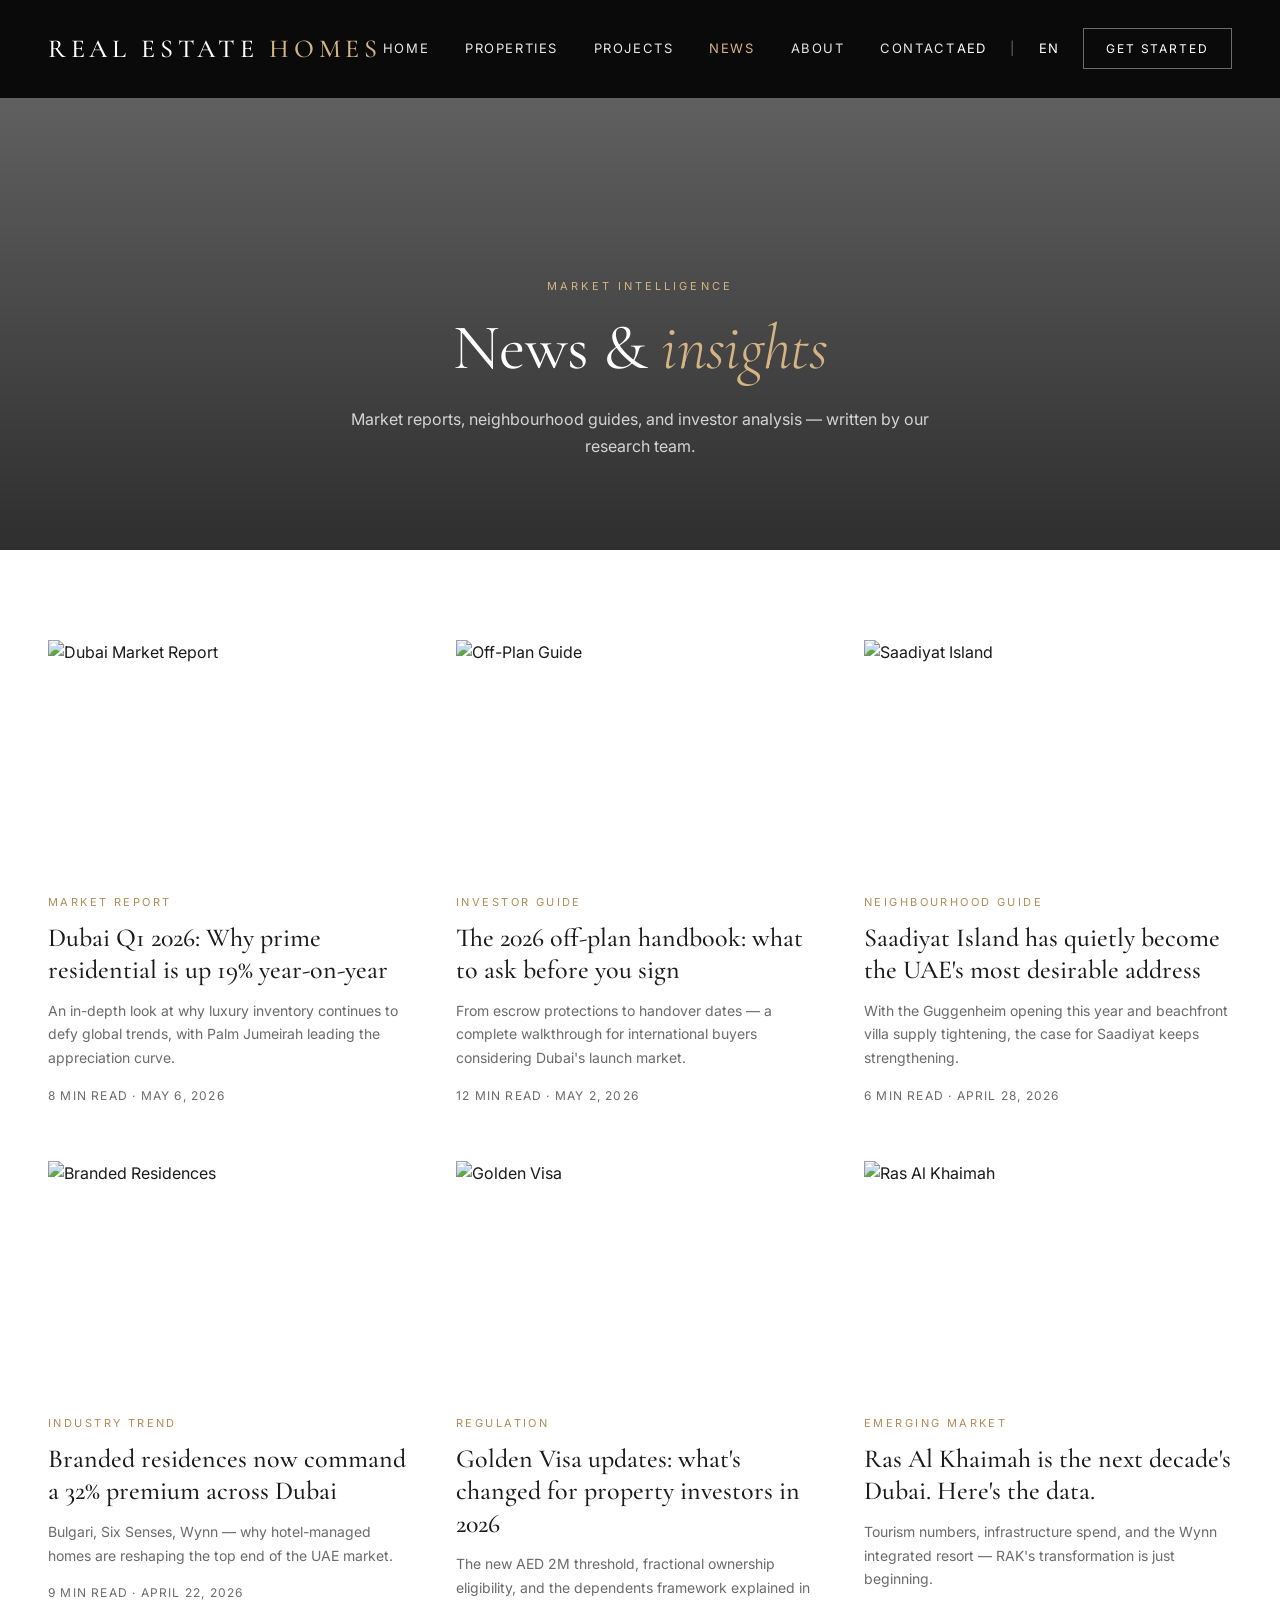
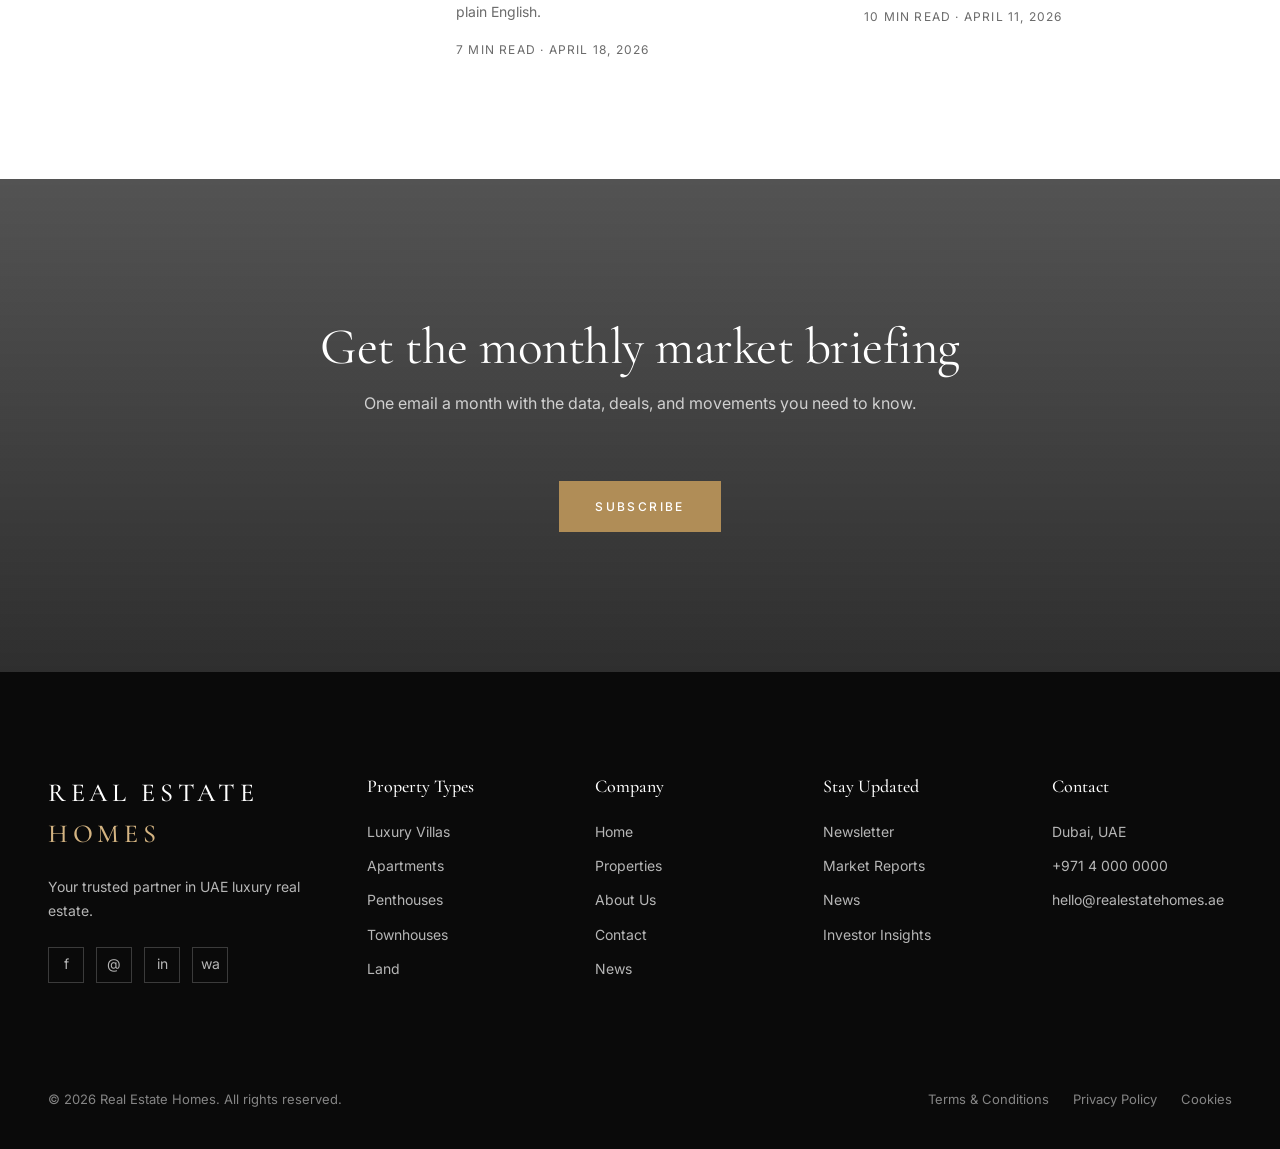
==== news.html @ e559420b "Add news.html with initial news layout" ====
<!DOCTYPE html>
<html lang="en">
<head>
<meta charset="UTF-8">
<meta name="viewport" content="width=device-width, initial-scale=1.0">
<title>News &amp; Insights | Real Estate Homes UAE</title>
<link rel="preconnect" href="https://fonts.googleapis.com">
<link rel="preconnect" href="https://fonts.gstatic.com" crossorigin>
<link href="https://fonts.googleapis.com/css2?family=Cormorant+Garamond:wght@300;400;500;600;700&family=Inter:wght@300;400;500;600;700&display=swap" rel="stylesheet">
<link rel="stylesheet" href="/styles.css">
</head>
<body>

<nav class="nav nav-solid">
  <a href="/" class="logo">Real Estate <span>Homes</span></a>
  <div class="nav-links">
    <a href="/">Home</a>
    <a href="/properties.html">Properties</a>
    <a href="/projects.html">Projects</a>
    <a href="/news.html" class="active">News</a>
    <a href="/about.html">About</a>
    <a href="/contact.html">Contact</a>
  </div>
  <div class="nav-right">
    <span class="currency">AED</span>
    <span class="divider">|</span>
    <span class="lang">EN</span>
    <a href="/contact.html" class="btn-start">Get Started</a>
  </div>
</nav>

<header class="page-head" style="--bg-img: url('https://images.unsplash.com/photo-1486406146926-c627a92ad1ab?w=2400&q=80');">
  <div class="crumb">Market Intelligence</div>
  <h1>News &amp; <em>insights</em></h1>
  <p class="lead">Market reports, neighbourhood guides, and investor analysis — written by our research team.</p>
</header>

<div class="news-grid">
  <article class="article-card">
    <a href="#">
      <div class="article-img"><img src="https://images.unsplash.com/photo-1493809842364-78817add7ffb?w=900&q=80" alt="Dubai Market Report"></div>
      <div class="article-tag">Market Report</div>
      <h3 class="article-title">Dubai Q1 2026: Why prime residential is up 19% year-on-year</h3>
      <p class="article-excerpt">An in-depth look at why luxury inventory continues to defy global trends, with Palm Jumeirah leading the appreciation curve.</p>
      <div class="article-meta">8 min read · May 6, 2026</div>
    </a>
  </article>
  <article class="article-card">
    <a href="#">
      <div class="article-img"><img src="https://images.unsplash.com/photo-1542338347-4fff3276af78?w=900&q=80" alt="Off-Plan Guide"></div>
      <div class="article-tag">Investor Guide</div>
      <h3 class="article-title">The 2026 off-plan handbook: what to ask before you sign</h3>
      <p class="article-excerpt">From escrow protections to handover dates — a complete walkthrough for international buyers considering Dubai's launch market.</p>
      <div class="article-meta">12 min read · May 2, 2026</div>
    </a>
  </article>
  <article class="article-card">
    <a href="#">
      <div class="article-img"><img src="https://images.unsplash.com/photo-1551776235-dde6d4829808?w=900&q=80" alt="Saadiyat Island"></div>
      <div class="article-tag">Neighbourhood Guide</div>
      <h3 class="article-title">Saadiyat Island has quietly become the UAE's most desirable address</h3>
      <p class="article-excerpt">With the Guggenheim opening this year and beachfront villa supply tightening, the case for Saadiyat keeps strengthening.</p>
      <div class="article-meta">6 min read · April 28, 2026</div>
    </a>
  </article>
  <article class="article-card">
    <a href="#">
      <div class="article-img"><img src="https://images.unsplash.com/photo-1518684079-3c830dcef090?w=900&q=80" alt="Branded Residences"></div>
      <div class="article-tag">Industry Trend</div>
      <h3 class="article-title">Branded residences now command a 32% premium across Dubai</h3>
      <p class="article-excerpt">Bulgari, Six Senses, Wynn — why hotel-managed homes are reshaping the top end of the UAE market.</p>
      <div class="article-meta">9 min read · April 22, 2026</div>
    </a>
  </article>
  <article class="article-card">
    <a href="#">
      <div class="article-img"><img src="https://images.unsplash.com/photo-1568605114967-8130f3a36994?w=900&q=80" alt="Golden Visa"></div>
      <div class="article-tag">Regulation</div>
      <h3 class="article-title">Golden Visa updates: what's changed for property investors in 2026</h3>
      <p class="article-excerpt">The new AED 2M threshold, fractional ownership eligibility, and the dependents framework explained in plain English.</p>
      <div class="article-meta">7 min read · April 18, 2026</div>
    </a>
  </article>
  <article class="article-card">
    <a href="#">
      <div class="article-img"><img src="https://images.unsplash.com/photo-1582407947304-fd86f028f716?w=900&q=80" alt="Ras Al Khaimah"></div>
      <div class="article-tag">Emerging Market</div>
      <h3 class="article-title">Ras Al Khaimah is the next decade's Dubai. Here's the data.</h3>
      <p class="article-excerpt">Tourism numbers, infrastructure spend, and the Wynn integrated resort — RAK's transformation is just beginning.</p>
      <div class="article-meta">10 min read · April 11, 2026</div>
    </a>
  </article>
</div>

<section class="cta">
  <div class="section-head">
    <h2 class="section-title">Get the monthly market briefing</h2>
    <p class="section-sub">One email a month with the data, deals, and movements you need to know.</p>
  </div>
  <div class="cta-buttons">
    <a href="/contact.html" class="cta-btn cta-btn-primary">Subscribe</a>
  </div>
</section>

<footer>
  <div class="footer-top">
    <div class="footer-brand">
      <a href="/" class="logo">Real Estate <span>Homes</span></a>
      <p>Your trusted partner in UAE luxury real estate.</p>
      <div class="footer-socials"><a href="#">f</a><a href="#">@</a><a href="#">in</a><a href="#">wa</a></div>
    </div>
    <div class="footer-col"><h4>Property Types</h4><ul><li><a href="/properties.html">Luxury Villas</a></li><li><a href="/properties.html">Apartments</a></li><li><a href="/properties.html">Penthouses</a></li><li><a href="/properties.html">Townhouses</a></li><li><a href="/properties.html">Land</a></li></ul></div>
    <div class="footer-col"><h4>Company</h4><ul><li><a href="/">Home</a></li><li><a href="/properties.html">Properties</a></li><li><a href="/about.html">About Us</a></li><li><a href="/contact.html">Contact</a></li><li><a href="/news.html">News</a></li></ul></div>
    <div class="footer-col"><h4>Stay Updated</h4><ul><li><a href="/news.html">Newsletter</a></li><li><a href="/news.html">Market Reports</a></li><li><a href="/news.html">News</a></li><li><a href="/news.html">Investor Insights</a></li></ul></div>
    <div class="footer-col"><h4>Contact</h4><ul><li>Dubai, UAE</li><li>+971 4 000 0000</li><li>hello@realestatehomes.ae</li></ul></div>
  </div>
  <div class="footer-bottom">
    <span>© 2026 Real Estate Homes. All rights reserved.</span>
    <div class="footer-bottom-links"><a href="#">Terms & Conditions</a><a href="#">Privacy Policy</a><a href="#">Cookies</a></div>
  </div>
</footer>

</body>
</html>
---- styles.css ----
:root {
  --black: #0a0a0a;
  --ink: #1a1a1a;
  --charcoal: #2a2a2a;
  --muted: #6b6b6b;
  --line: #e8e6e1;
  --paper: #f7f5f0;
  --white: #ffffff;
  --gold: #b08d57;
  --gold-soft: #d4b482;
}
* { margin: 0; padding: 0; box-sizing: border-box; }
html { scroll-behavior: smooth; }
body {
  font-family: 'Inter', -apple-system, sans-serif;
  color: var(--ink);
  background: var(--white);
  line-height: 1.6;
  -webkit-font-smoothing: antialiased;
}
.serif { font-family: 'Cormorant Garamond', Georgia, serif; }
a { color: inherit; text-decoration: none; }
img { max-width: 100%; display: block; }

/* ============ HEADER ============ */
.nav {
  position: absolute; top: 0; left: 0; right: 0; z-index: 50;
  padding: 28px 48px;
  display: flex; align-items: center; justify-content: space-between;
  color: var(--white);
}
.nav.nav-solid {
  position: relative;
  background: var(--black);
}
.logo {
  font-family: 'Cormorant Garamond', serif;
  font-size: 26px; font-weight: 500;
  letter-spacing: 0.18em;
  text-transform: uppercase;
}
.logo span { color: var(--gold-soft); }
.nav-links {
  display: flex; gap: 36px;
  font-size: 13px; font-weight: 400;
  letter-spacing: 0.12em; text-transform: uppercase;
}
.nav-links a { opacity: 0.9; transition: opacity 0.2s; }
.nav-links a:hover, .nav-links a.active { opacity: 1; color: var(--gold-soft); }
.nav-right { display: flex; align-items: center; gap: 24px; font-size: 13px; letter-spacing: 0.08em; }
.nav-right .divider { opacity: 0.4; }
.btn-start {
  border: 1px solid rgba(255,255,255,0.4);
  padding: 10px 22px;
  font-size: 12px; letter-spacing: 0.16em; text-transform: uppercase;
  transition: all 0.25s ease;
}
.btn-start:hover { background: var(--white); color: var(--black); border-color: var(--white); }

/* ============ HERO (homepage full-screen) ============ */
.hero {
  position: relative;
  height: 100vh; min-height: 720px;
  display: flex; flex-direction: column; justify-content: center; align-items: center;
  color: var(--white);
  overflow: hidden;
}
.hero-bg {
  position: absolute; inset: 0;
  background:
    linear-gradient(180deg, rgba(0,0,0,0.45) 0%, rgba(0,0,0,0.25) 40%, rgba(0,0,0,0.75) 100%),
    url('https://images.unsplash.com/photo-1512453979798-5ea266f8880c?w=2400&q=80') center/cover;
  z-index: 0;
}
.hero-content {
  position: relative; z-index: 2;
  max-width: 900px; padding: 0 24px;
  text-align: center;
  margin-top: 40px;
}
.hero-eyebrow {
  display: inline-flex; align-items: center; gap: 12px;
  font-size: 11px; letter-spacing: 0.32em; text-transform: uppercase;
  color: var(--gold-soft);
  margin-bottom: 28px;
}
.hero-eyebrow::before, .hero-eyebrow::after {
  content: ""; width: 36px; height: 1px; background: var(--gold-soft);
}
.hero h1 {
  font-family: 'Cormorant Garamond', serif;
  font-size: clamp(48px, 6vw, 88px);
  font-weight: 400;
  line-height: 1.05;
  letter-spacing: -0.01em;
  margin-bottom: 24px;
}
.hero h1 em { font-style: italic; color: var(--gold-soft); font-weight: 300; }
.hero p {
  font-size: 16px;
  max-width: 620px; margin: 0 auto 48px;
  color: rgba(255,255,255,0.85);
  line-height: 1.75;
}

/* ============ PAGE HEAD (inner-page smaller hero) ============ */
.page-head {
  position: relative;
  padding: 180px 48px 90px;
  color: var(--white);
  background:
    linear-gradient(180deg, rgba(10,10,10,0.65), rgba(10,10,10,0.85)),
    var(--bg-img, url('https://images.unsplash.com/photo-1512453979798-5ea266f8880c?w=2400&q=80')) center/cover;
  text-align: center;
}
.page-head .crumb {
  font-size: 11px; letter-spacing: 0.28em; text-transform: uppercase;
  color: var(--gold-soft);
  margin-bottom: 18px;
}
.page-head h1 {
  font-family: 'Cormorant Garamond', serif;
  font-size: clamp(40px, 5vw, 64px);
  font-weight: 400;
  line-height: 1.1;
  letter-spacing: -0.01em;
}
.page-head h1 em { font-style: italic; color: var(--gold-soft); font-weight: 300; }
.page-head .lead {
  max-width: 620px; margin: 22px auto 0;
  color: rgba(255,255,255,0.78);
  font-size: 16px; line-height: 1.7;
}

/* ============ SEARCH BAR ============ */
.search-bar {
  position: relative; z-index: 2;
  background: var(--white);
  width: min(1100px, 92vw);
  margin: 0 auto -40px;
  padding: 8px;
  border-radius: 2px;
  display: grid;
  grid-template-columns: 1.4fr 1fr 1fr 1fr auto;
  gap: 0;
  box-shadow: 0 30px 60px rgba(0,0,0,0.18);
}
.search-field {
  padding: 16px 22px;
  border-right: 1px solid var(--line);
  text-align: left;
}
.search-field:last-of-type { border-right: none; }
.search-label {
  display: block;
  font-size: 10px; letter-spacing: 0.2em; text-transform: uppercase;
  color: var(--muted); margin-bottom: 6px;
}
.search-value {
  font-size: 14px; color: var(--ink); font-weight: 500;
  display: flex; align-items: center; justify-content: space-between;
}
.search-value::after { content: "▾"; color: var(--muted); font-size: 10px; }
.search-btn {
  background: var(--black); color: var(--white);
  border: none; padding: 0 44px;
  font-size: 12px; letter-spacing: 0.2em; text-transform: uppercase;
  font-family: 'Inter', sans-serif; font-weight: 500;
  cursor: pointer;
  transition: background 0.25s;
}
.search-btn:hover { background: var(--gold); }

/* ============ SECTIONS ============ */
section { padding: 120px 48px; }
.section-head { text-align: center; margin-bottom: 64px; }
.section-eyebrow {
  font-size: 11px; letter-spacing: 0.32em; text-transform: uppercase;
  color: var(--gold); margin-bottom: 18px;
  display: inline-block;
}
.section-title {
  font-family: 'Cormorant Garamond', serif;
  font-size: clamp(36px, 4vw, 56px);
  font-weight: 400; line-height: 1.1;
  color: var(--ink); letter-spacing: -0.01em;
}
.section-sub {
  margin-top: 16px; color: var(--muted); font-size: 16px;
  max-width: 560px; margin-left: auto; margin-right: auto;
}

/* ============ FEATURED PROPERTIES ============ */
.properties {
  background: var(--paper);
  padding-top: 200px;
}
.filter-tabs {
  display: flex; justify-content: center; gap: 48px;
  margin-bottom: 48px;
  font-size: 13px; letter-spacing: 0.18em; text-transform: uppercase;
  color: var(--muted);
}
.filter-tabs .active {
  color: var(--ink); position: relative;
  font-weight: 600;
}
.filter-tabs .active::after {
  content: ""; position: absolute; bottom: -8px; left: 0; right: 0;
  height: 1px; background: var(--gold);
}
.property-grid {
  display: grid;
  grid-template-columns: repeat(auto-fit, minmax(340px, 1fr));
  gap: 32px;
  max-width: 1300px; margin: 0 auto;
}
.property-card {
  background: var(--white);
  overflow: hidden;
  transition: transform 0.3s ease, box-shadow 0.3s ease;
}
.property-card:hover {
  transform: translateY(-4px);
  box-shadow: 0 20px 40px rgba(0,0,0,0.08);
}
.property-img {
  aspect-ratio: 4/3; overflow: hidden;
  position: relative;
}
.property-img img {
  width: 100%; height: 100%; object-fit: cover;
  transition: transform 0.6s ease;
}
.property-card:hover .property-img img { transform: scale(1.05); }
.property-badge {
  position: absolute; top: 16px; left: 16px;
  background: var(--white); color: var(--ink);
  padding: 6px 14px;
  font-size: 10px; letter-spacing: 0.2em; text-transform: uppercase;
  font-weight: 500;
}
.property-info { padding: 28px 8px 8px; }
.property-location {
  font-size: 11px; letter-spacing: 0.2em; text-transform: uppercase;
  color: var(--gold); margin-bottom: 8px;
}
.property-name {
  font-family: 'Cormorant Garamond', serif;
  font-size: 28px; font-weight: 500;
  color: var(--ink); margin-bottom: 14px;
}
.property-meta {
  display: flex; gap: 18px;
  font-size: 13px; color: var(--muted);
  margin-bottom: 18px;
  padding-bottom: 18px; border-bottom: 1px solid var(--line);
}
.property-meta span { display: flex; align-items: center; gap: 6px; }
.property-foot {
  display: flex; align-items: center; justify-content: space-between;
}
.property-price {
  font-family: 'Cormorant Garamond', serif;
  font-size: 24px; font-weight: 600;
  color: var(--ink);
}
.property-price span { font-size: 13px; color: var(--muted); font-family: 'Inter', sans-serif; font-weight: 400; }
.property-link {
  font-size: 11px; letter-spacing: 0.2em; text-transform: uppercase;
  color: var(--ink); font-weight: 600;
  position: relative;
  padding-bottom: 4px;
}
.property-link::after {
  content: ""; position: absolute; bottom: 0; left: 0; right: 0;
  height: 1px; background: var(--gold);
}

/* ============ PROPERTIES PAGE (full listing with sidebar) ============ */
.listing-wrap {
  display: grid;
  grid-template-columns: 280px 1fr;
  gap: 56px;
  max-width: 1400px;
  margin: 0 auto;
  padding: 90px 48px 120px;
}
.filter-side h4 {
  font-family: 'Cormorant Garamond', serif;
  font-size: 20px; font-weight: 500;
  margin-bottom: 24px;
}
.filter-group {
  border-top: 1px solid var(--line);
  padding: 22px 0;
}
.filter-group h5 {
  font-size: 11px; letter-spacing: 0.2em; text-transform: uppercase;
  color: var(--muted); margin-bottom: 14px;
  font-weight: 600;
}
.filter-options { display: flex; flex-direction: column; gap: 10px; }
.filter-option {
  display: flex; align-items: center; gap: 10px;
  font-size: 14px; color: var(--ink);
  cursor: pointer;
}
.filter-option input { accent-color: var(--gold); }
.price-range { display: flex; gap: 8px; }
.price-range input {
  width: 100%; padding: 10px 12px;
  border: 1px solid var(--line);
  font-size: 13px; font-family: inherit;
  color: var(--ink);
}
.price-range input:focus { outline: none; border-color: var(--gold); }
.filter-apply {
  width: 100%; margin-top: 24px;
  padding: 14px 0;
  background: var(--black); color: var(--white);
  border: none;
  font-size: 12px; letter-spacing: 0.2em; text-transform: uppercase;
  font-weight: 500; cursor: pointer;
  transition: background 0.2s;
}
.filter-apply:hover { background: var(--gold); }
.listing-main {
  min-width: 0;
}
.listing-toolbar {
  display: flex; align-items: center; justify-content: space-between;
  margin-bottom: 32px;
  padding-bottom: 18px;
  border-bottom: 1px solid var(--line);
  font-size: 13px;
}
.listing-toolbar .count { color: var(--muted); }
.listing-toolbar .count b { color: var(--ink); }
.listing-toolbar .sort { display: flex; align-items: center; gap: 8px; }
.listing-toolbar select {
  background: transparent;
  border: 1px solid var(--line);
  padding: 8px 14px;
  font-family: inherit;
  font-size: 13px;
  color: var(--ink);
  cursor: pointer;
}
.listing-grid {
  display: grid;
  grid-template-columns: repeat(auto-fit, minmax(300px, 1fr));
  gap: 32px;
}

/* Pagination */
.pagination {
  display: flex; justify-content: center; gap: 4px;
  margin-top: 64px;
  font-size: 13px;
}
.pagination a {
  width: 40px; height: 40px;
  display: flex; align-items: center; justify-content: center;
  border: 1px solid var(--line);
  color: var(--ink);
  transition: all 0.2s;
}
.pagination a.current { background: var(--ink); color: var(--white); border-color: var(--ink); }
.pagination a:hover { border-color: var(--gold); color: var(--gold); }

/* ============ PROJECTS PAGE ============ */
.projects-grid {
  display: grid;
  grid-template-columns: repeat(auto-fit, minmax(420px, 1fr));
  gap: 4px;
  max-width: 1400px;
  margin: 0 auto;
  padding: 60px 48px 120px;
}
.project-card {
  position: relative;
  aspect-ratio: 4/3;
  overflow: hidden;
  cursor: pointer;
}
.project-card img {
  position: absolute; inset: 0;
  width: 100%; height: 100%;
  object-fit: cover;
  transition: transform 0.8s ease;
}
.project-card:hover img { transform: scale(1.06); }
.project-overlay {
  position: absolute; inset: 0;
  background: linear-gradient(180deg, transparent 30%, rgba(10,10,10,0.85) 100%);
  display: flex; flex-direction: column; justify-content: flex-end;
  padding: 36px;
  color: var(--white);
}
.project-overlay .badge {
  font-size: 10px; letter-spacing: 0.28em; text-transform: uppercase;
  color: var(--gold-soft);
  margin-bottom: 12px;
}
.project-overlay h3 {
  font-family: 'Cormorant Garamond', serif;
  font-size: 32px; font-weight: 500;
  margin-bottom: 8px;
  line-height: 1.1;
}
.project-overlay .meta {
  font-size: 13px; color: rgba(255,255,255,0.8);
}

/* ============ NEWS PAGE ============ */
.news-grid {
  max-width: 1300px;
  margin: 0 auto;
  padding: 90px 48px 120px;
  display: grid;
  grid-template-columns: repeat(auto-fit, minmax(340px, 1fr));
  gap: 56px 40px;
}
.article-card { cursor: pointer; }
.article-img {
  aspect-ratio: 16/10;
  overflow: hidden;
  margin-bottom: 24px;
}
.article-img img {
  width: 100%; height: 100%; object-fit: cover;
  transition: transform 0.6s;
}
.article-card:hover .article-img img { transform: scale(1.05); }
.article-tag {
  font-size: 11px; letter-spacing: 0.22em; text-transform: uppercase;
  color: var(--gold); margin-bottom: 10px;
}
.article-title {
  font-family: 'Cormorant Garamond', serif;
  font-size: 26px; font-weight: 500;
  color: var(--ink); margin-bottom: 12px;
  line-height: 1.25;
}
.article-excerpt {
  font-size: 14px; color: var(--muted);
  line-height: 1.7;
  margin-bottom: 16px;
}
.article-meta {
  font-size: 12px; letter-spacing: 0.1em; color: var(--muted);
  text-transform: uppercase;
}

/* ============ ABOUT PAGE ============ */
.about-intro {
  max-width: 880px;
  margin: 0 auto;
  padding: 120px 48px;
  text-align: center;
}
.about-intro p {
  font-family: 'Cormorant Garamond', serif;
  font-size: 28px; font-weight: 300; line-height: 1.45;
  color: var(--ink);
  font-style: italic;
}
.about-intro p::before, .about-intro p::after { content: '"'; color: var(--gold); }

.about-split {
  display: grid;
  grid-template-columns: 1fr 1fr;
  gap: 80px;
  max-width: 1300px;
  margin: 0 auto;
  padding: 0 48px 120px;
  align-items: center;
}
.about-split img {
  width: 100%; aspect-ratio: 4/5; object-fit: cover;
}
.about-split.reverse { direction: rtl; }
.about-split.reverse > * { direction: ltr; }
.about-split h2 {
  font-family: 'Cormorant Garamond', serif;
  font-size: clamp(32px, 3.5vw, 44px);
  font-weight: 400; line-height: 1.15;
  margin-bottom: 24px;
}
.about-split h2 em { font-style: italic; color: var(--gold); font-weight: 300; }
.about-split .eyebrow {
  font-size: 11px; letter-spacing: 0.32em; text-transform: uppercase;
  color: var(--gold); margin-bottom: 18px;
}
.about-split p { color: var(--muted); margin-bottom: 16px; font-size: 15px; line-height: 1.8; }

.stats-band {
  background: var(--ink); color: var(--white);
  padding: 90px 48px;
}
.stats-grid {
  max-width: 1200px; margin: 0 auto;
  display: grid;
  grid-template-columns: repeat(auto-fit, minmax(220px, 1fr));
  gap: 48px;
  text-align: center;
}
.stat .num {
  font-family: 'Cormorant Garamond', serif;
  font-size: 64px; font-weight: 400;
  color: var(--gold-soft);
  line-height: 1; margin-bottom: 12px;
}
.stat .label {
  font-size: 12px; letter-spacing: 0.22em; text-transform: uppercase;
  color: rgba(255,255,255,0.7);
}

/* ============ CONTACT PAGE ============ */
.contact-wrap {
  max-width: 1300px;
  margin: 0 auto;
  padding: 90px 48px 120px;
  display: grid;
  grid-template-columns: 1fr 1.2fr;
  gap: 80px;
}
.contact-info h2 {
  font-family: 'Cormorant Garamond', serif;
  font-size: clamp(32px, 3.5vw, 44px);
  font-weight: 400; line-height: 1.15;
  margin-bottom: 24px;
}
.contact-info > p {
  color: var(--muted); font-size: 15px; line-height: 1.8;
  margin-bottom: 40px;
}
.contact-detail {
  padding: 22px 0;
  border-top: 1px solid var(--line);
}
.contact-detail:last-of-type { border-bottom: 1px solid var(--line); }
.contact-detail h4 {
  font-size: 11px; letter-spacing: 0.22em; text-transform: uppercase;
  color: var(--gold); margin-bottom: 8px;
  font-weight: 600;
}
.contact-detail p, .contact-detail a {
  color: var(--ink); font-size: 15px;
  line-height: 1.6;
}
.contact-detail a:hover { color: var(--gold); }
.contact-form { background: var(--paper); padding: 48px; }
.contact-form h3 {
  font-family: 'Cormorant Garamond', serif;
  font-size: 28px; font-weight: 500;
  margin-bottom: 28px;
}
.field { margin-bottom: 20px; }
.field label {
  display: block;
  font-size: 11px; letter-spacing: 0.22em; text-transform: uppercase;
  color: var(--muted); margin-bottom: 8px;
  font-weight: 600;
}
.field input, .field select, .field textarea {
  width: 100%;
  padding: 14px 16px;
  border: 1px solid var(--line);
  background: var(--white);
  font-family: inherit; font-size: 14px;
  color: var(--ink);
}
.field input:focus, .field select:focus, .field textarea:focus {
  outline: none; border-color: var(--gold);
}
.field textarea { resize: vertical; min-height: 120px; }
.field-row { display: grid; grid-template-columns: 1fr 1fr; gap: 16px; }
.contact-form button {
  margin-top: 12px;
  background: var(--ink); color: var(--white);
  border: none; padding: 16px 36px;
  font-size: 12px; letter-spacing: 0.22em; text-transform: uppercase;
  font-family: inherit; font-weight: 500;
  cursor: pointer;
  transition: background 0.2s;
}
.contact-form button:hover { background: var(--gold); }

.map-band {
  height: 420px;
  background:
    linear-gradient(rgba(10,10,10,0.55), rgba(10,10,10,0.55)),
    url('https://images.unsplash.com/photo-1518684079-3c830dcef090?w=2000&q=80') center/cover;
  display: flex; align-items: center; justify-content: center;
  color: var(--white); text-align: center;
}
.map-band .label {
  font-family: 'Cormorant Garamond', serif;
  font-size: 32px; font-weight: 400;
  letter-spacing: 0.04em;
}

/* ============ SERVICES ============ */
.services { background: var(--white); }
.service-grid {
  display: grid;
  grid-template-columns: repeat(auto-fit, minmax(260px, 1fr));
  gap: 0;
  max-width: 1300px; margin: 0 auto;
  border-top: 1px solid var(--line);
  border-bottom: 1px solid var(--line);
}
.service-item {
  padding: 56px 40px;
  border-right: 1px solid var(--line);
  position: relative;
}
.service-item:last-child { border-right: none; }
.service-num {
  font-family: 'Cormorant Garamond', serif;
  font-size: 14px; color: var(--gold); font-weight: 500;
  margin-bottom: 28px;
  letter-spacing: 0.08em;
}
.service-title {
  font-family: 'Cormorant Garamond', serif;
  font-size: 26px; font-weight: 500; color: var(--ink);
  margin-bottom: 18px; line-height: 1.2;
}
.service-desc {
  font-size: 14px; color: var(--muted);
  line-height: 1.7;
}

/* ============ AGENTS ============ */
.agents { background: var(--paper); }
.agent-grid {
  display: grid;
  grid-template-columns: repeat(auto-fit, minmax(300px, 1fr));
  gap: 32px;
  max-width: 1100px; margin: 0 auto;
}
.agent-card {
  background: var(--white);
  overflow: hidden;
  transition: transform 0.3s ease;
}
.agent-card:hover { transform: translateY(-4px); }
.agent-photo {
  aspect-ratio: 4/5;
  background: var(--paper);
  overflow: hidden;
}
.agent-photo img { width: 100%; height: 100%; object-fit: cover; }
.agent-info { padding: 28px 32px 32px; }
.agent-name {
  font-family: 'Cormorant Garamond', serif;
  font-size: 28px; font-weight: 500; color: var(--ink);
  margin-bottom: 6px;
}
.agent-role {
  font-size: 12px; letter-spacing: 0.18em; text-transform: uppercase;
  color: var(--gold); margin-bottom: 16px;
}
.agent-count {
  font-size: 13px; color: var(--muted); margin-bottom: 18px;
}
.agent-bio {
  font-size: 14px; color: var(--muted); line-height: 1.7;
  margin-bottom: 24px;
  padding-top: 18px; border-top: 1px solid var(--line);
}
.agent-cta {
  display: inline-block;
  background: var(--ink); color: var(--white);
  padding: 12px 28px;
  font-size: 11px; letter-spacing: 0.2em; text-transform: uppercase;
  transition: background 0.25s;
}
.agent-cta:hover { background: var(--gold); }

/* ============ CTA ============ */
.cta {
  background:
    linear-gradient(rgba(10,10,10,0.7), rgba(10,10,10,0.85)),
    url('https://images.unsplash.com/photo-1582407947304-fd86f028f716?w=2400&q=80') center/cover;
  color: var(--white);
  text-align: center;
  padding: 140px 48px;
}
.cta .section-title { color: var(--white); }
.cta .section-sub { color: rgba(255,255,255,0.75); margin-bottom: 40px; }
.cta-buttons { display: flex; justify-content: center; gap: 16px; flex-wrap: wrap; }
.cta-btn {
  padding: 16px 36px;
  font-size: 12px; letter-spacing: 0.2em; text-transform: uppercase;
  font-weight: 500;
  transition: all 0.25s;
}
.cta-btn-primary { background: var(--gold); color: var(--white); }
.cta-btn-primary:hover { background: var(--gold-soft); }
.cta-btn-ghost { background: transparent; color: var(--white); border: 1px solid rgba(255,255,255,0.4); }
.cta-btn-ghost:hover { background: var(--white); color: var(--ink); }

/* ============ FOOTER ============ */
footer {
  background: var(--black);
  color: rgba(255,255,255,0.7);
  padding: 100px 48px 40px;
}
.footer-top {
  display: grid;
  grid-template-columns: 1.5fr 1fr 1fr 1fr 1fr;
  gap: 48px;
  max-width: 1300px; margin: 0 auto 64px;
}
.footer-brand .logo { color: var(--white); margin-bottom: 20px; display: block; }
.footer-brand p { font-size: 14px; line-height: 1.7; margin-bottom: 24px; max-width: 280px; }
.footer-socials { display: flex; gap: 12px; }
.footer-socials a {
  width: 36px; height: 36px;
  border: 1px solid rgba(255,255,255,0.2);
  display: flex; align-items: center; justify-content: center;
  transition: all 0.25s;
  font-size: 14px;
}
.footer-socials a:hover { background: var(--gold); border-color: var(--gold); }
.footer-col h4 {
  font-family: 'Cormorant Garamond', serif;
  color: var(--white);
  font-size: 18px; font-weight: 500;
  margin-bottom: 20px;
}
.footer-col ul { list-style: none; }
.footer-col li { margin-bottom: 12px; font-size: 14px; }
.footer-col a { transition: color 0.2s; }
.footer-col a:hover { color: var(--gold-soft); }
.footer-areas {
  border-top: 1px solid rgba(255,255,255,0.1);
  border-bottom: 1px solid rgba(255,255,255,0.1);
  padding: 48px 0;
  max-width: 1300px; margin: 0 auto 32px;
  display: grid;
  grid-template-columns: repeat(4, 1fr);
  gap: 48px;
}
.footer-areas h5 {
  font-family: 'Cormorant Garamond', serif;
  color: var(--white);
  font-size: 16px; font-weight: 500;
  margin-bottom: 16px;
}
.footer-areas ul { list-style: none; }
.footer-areas li { margin-bottom: 8px; font-size: 13px; }
.footer-bottom {
  max-width: 1300px; margin: 0 auto;
  display: flex; justify-content: space-between; align-items: center;
  padding-top: 32px;
  font-size: 13px; color: rgba(255,255,255,0.5);
  flex-wrap: wrap; gap: 16px;
}
.footer-bottom-links { display: flex; gap: 24px; }

/* ============ RESPONSIVE ============ */
@media (max-width: 1024px) {
  .nav-links { display: none; }
  section { padding: 80px 24px; }
  .properties { padding-top: 140px; }
  .search-bar { grid-template-columns: 1fr 1fr; }
  .search-btn { grid-column: span 2; padding: 18px; }
  .footer-top { grid-template-columns: 1fr 1fr; }
  .footer-areas { grid-template-columns: 1fr 1fr; }
  .listing-wrap { grid-template-columns: 1fr; padding: 60px 24px; gap: 32px; }
  .about-split { grid-template-columns: 1fr; gap: 40px; padding: 0 24px 80px; }
  .about-split.reverse { direction: ltr; }
  .contact-wrap { grid-template-columns: 1fr; gap: 48px; padding: 60px 24px; }
  .news-grid, .projects-grid { padding: 60px 24px 80px; }
  .page-head { padding: 140px 24px 70px; }
}
@media (max-width: 600px) {
  .nav { padding: 20px; }
  .nav-right .divider, .nav-right .currency, .nav-right .lang { display: none; }
  .search-bar { grid-template-columns: 1fr; }
  .search-btn { grid-column: span 1; }
  .filter-tabs { gap: 24px; font-size: 11px; }
  .footer-top, .footer-areas { grid-template-columns: 1fr; gap: 32px; }
  .footer-bottom { flex-direction: column; text-align: center; }
  .field-row { grid-template-columns: 1fr; }
  .contact-form { padding: 32px 24px; }
  .stats-grid { gap: 32px; }
}
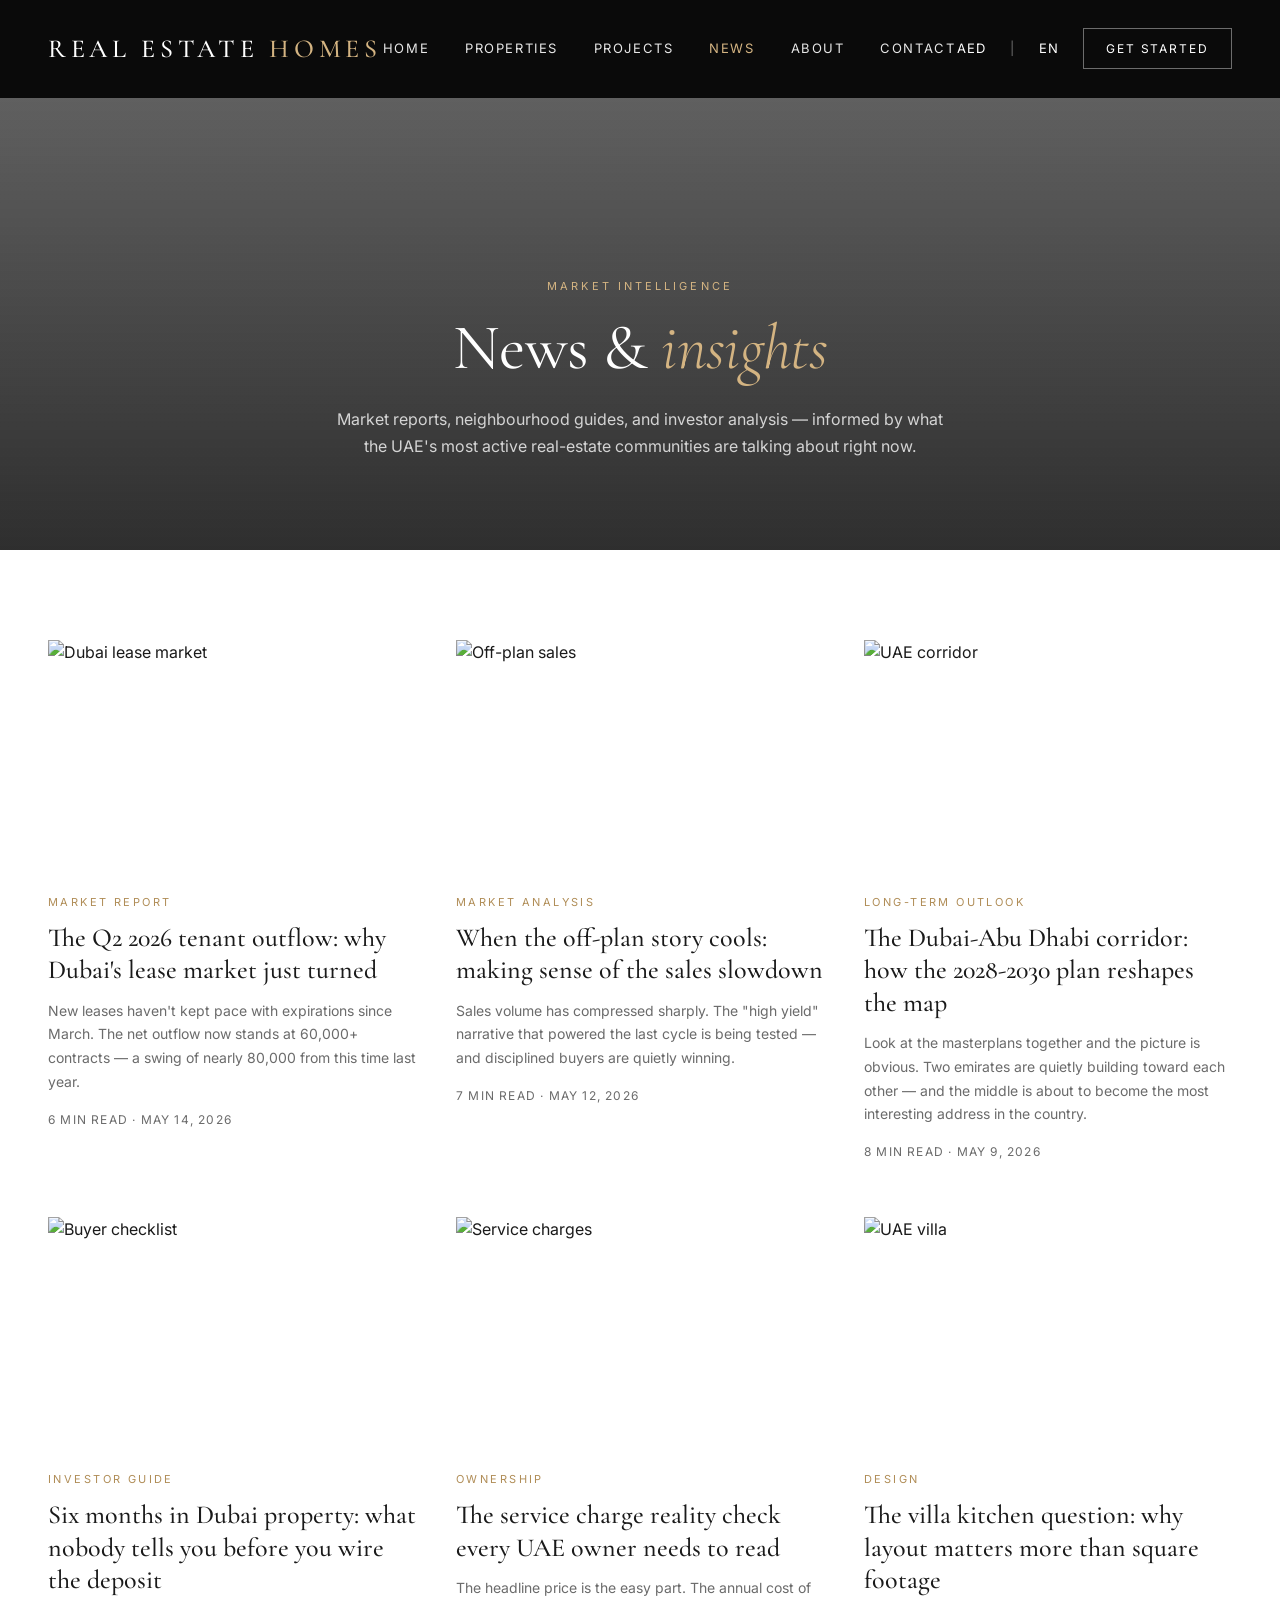
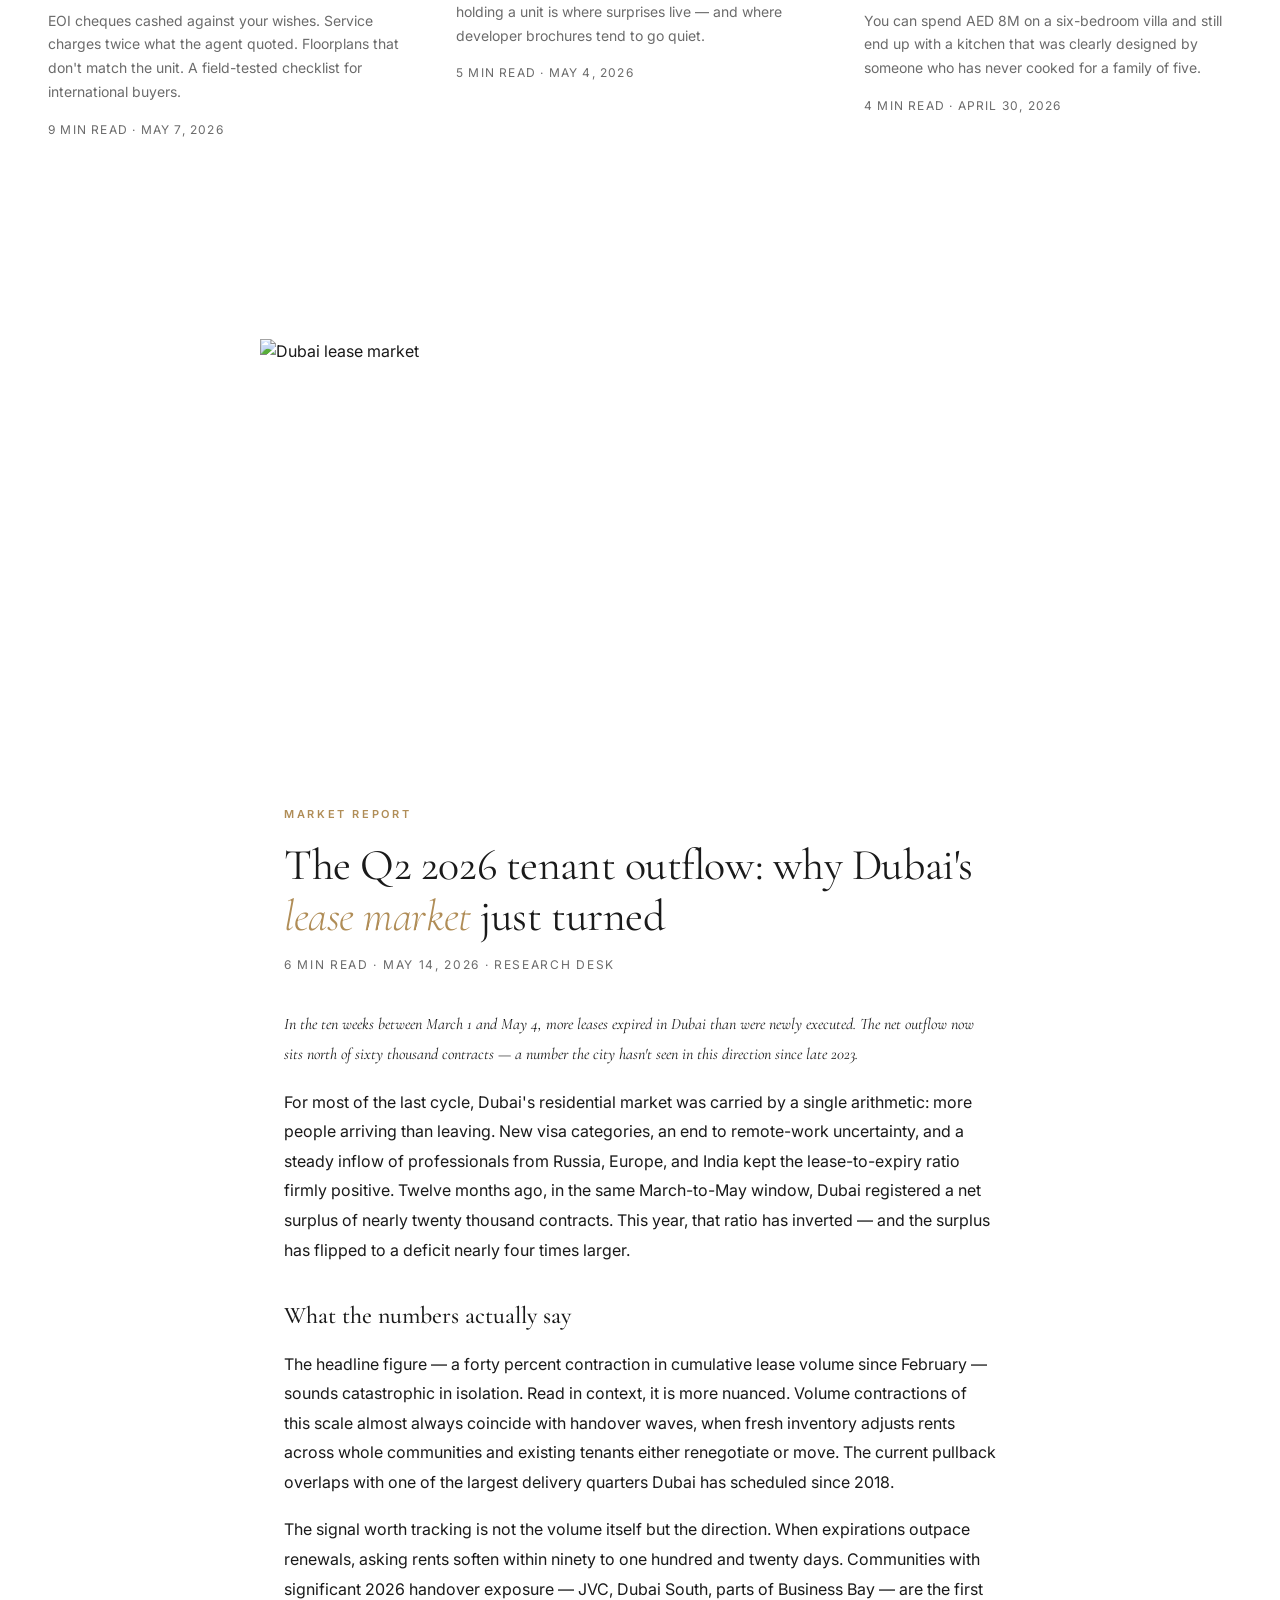
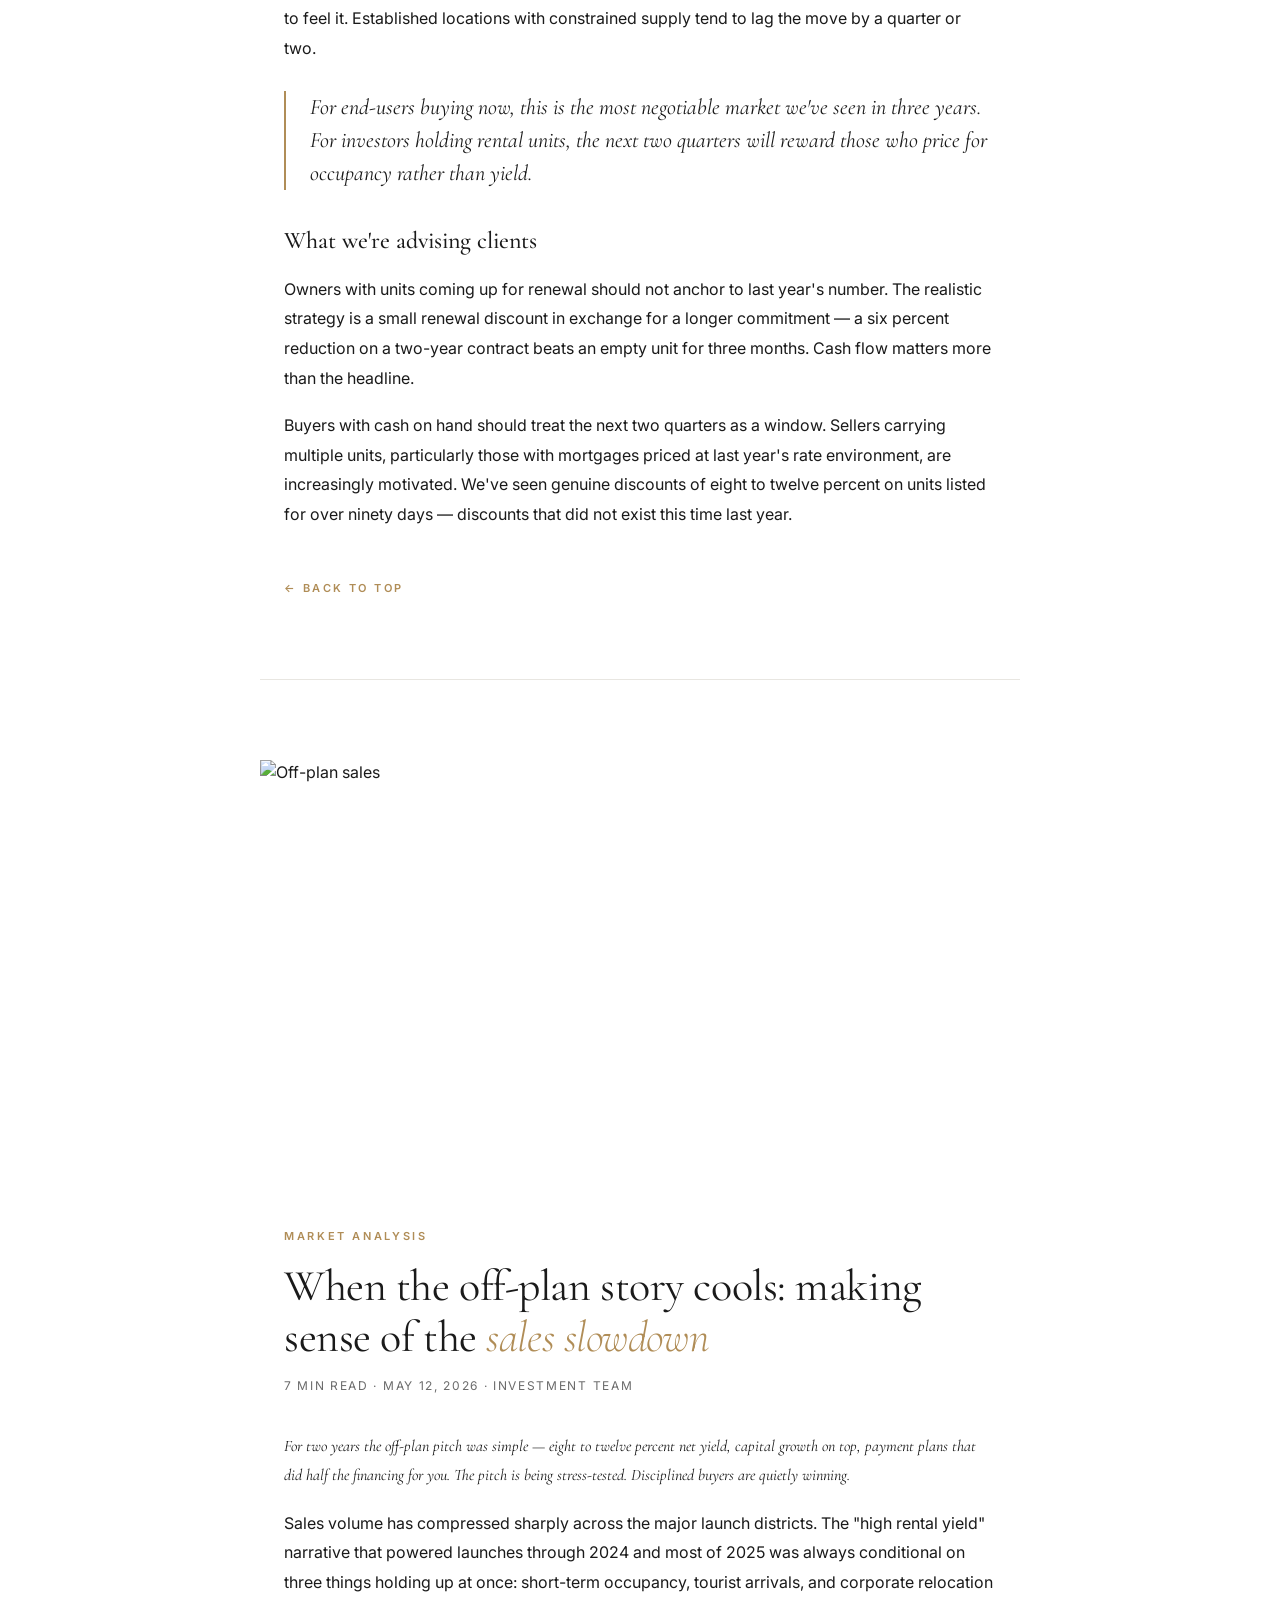
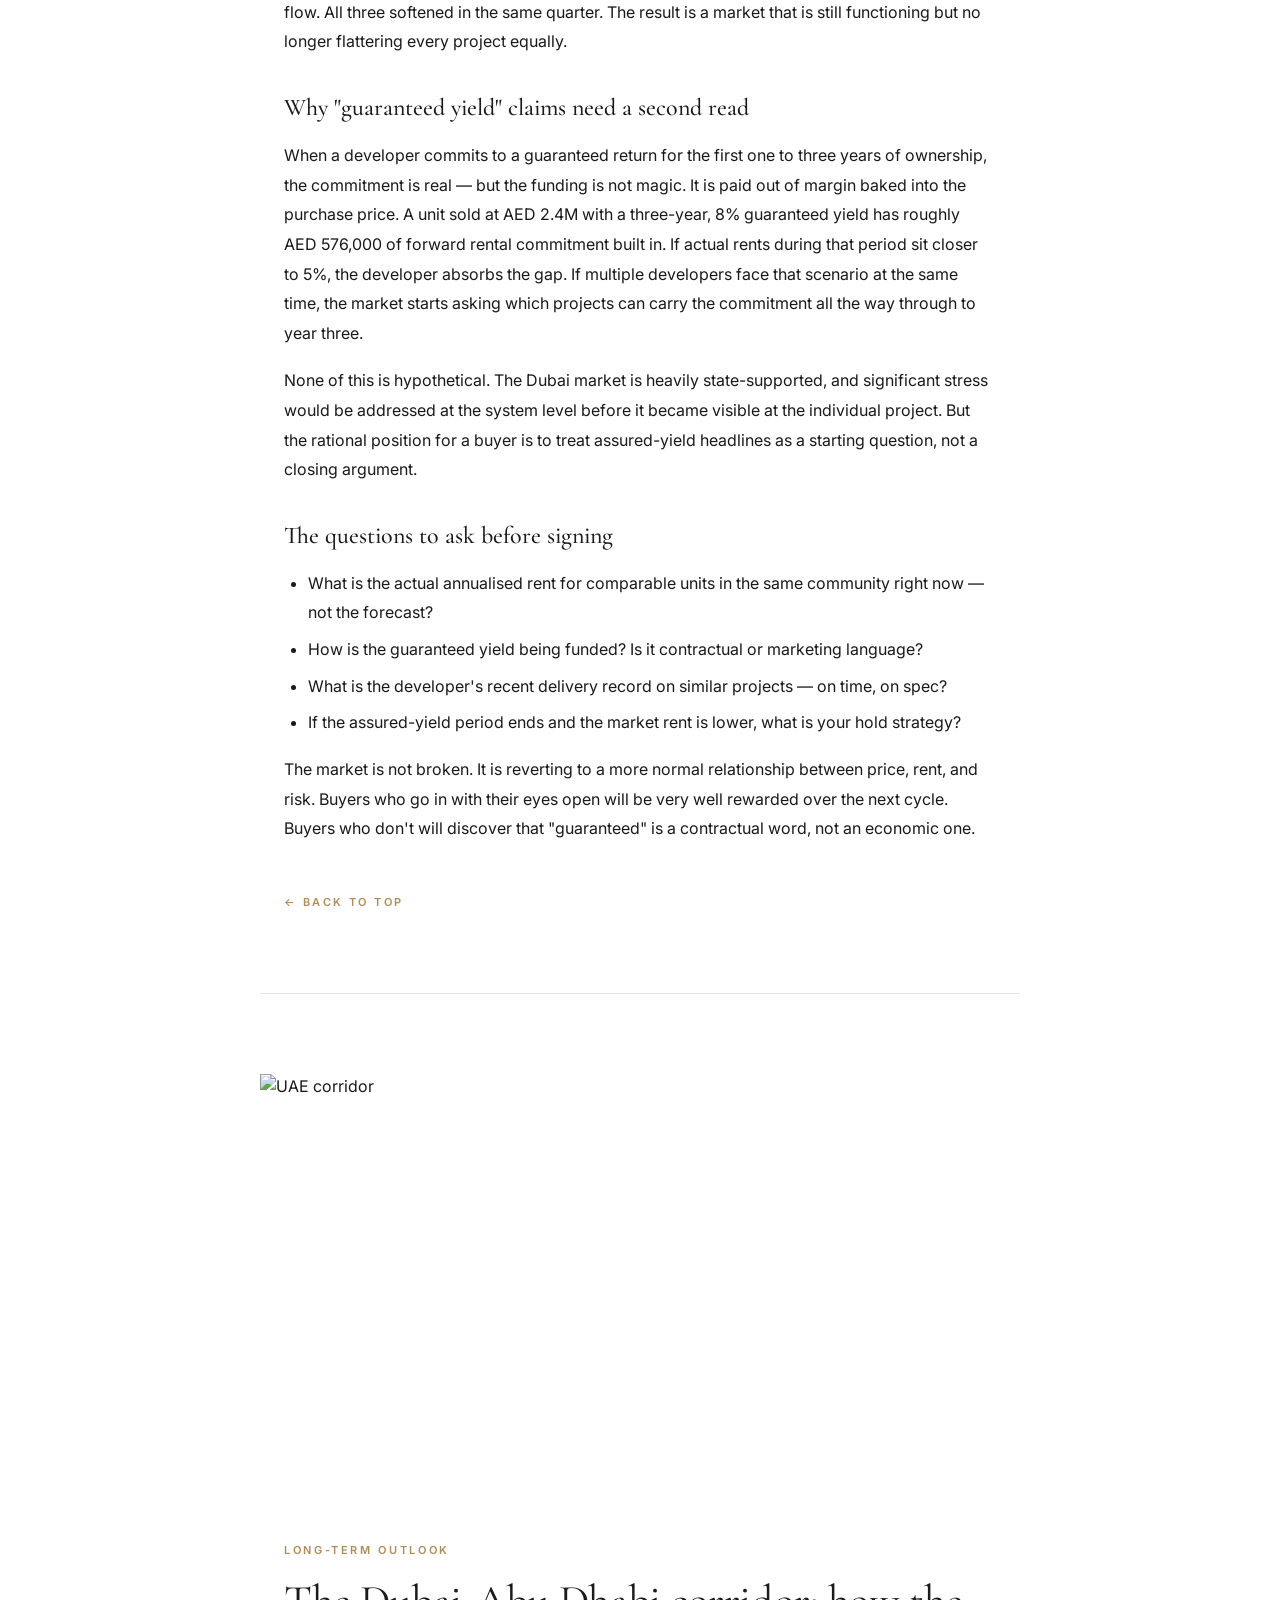
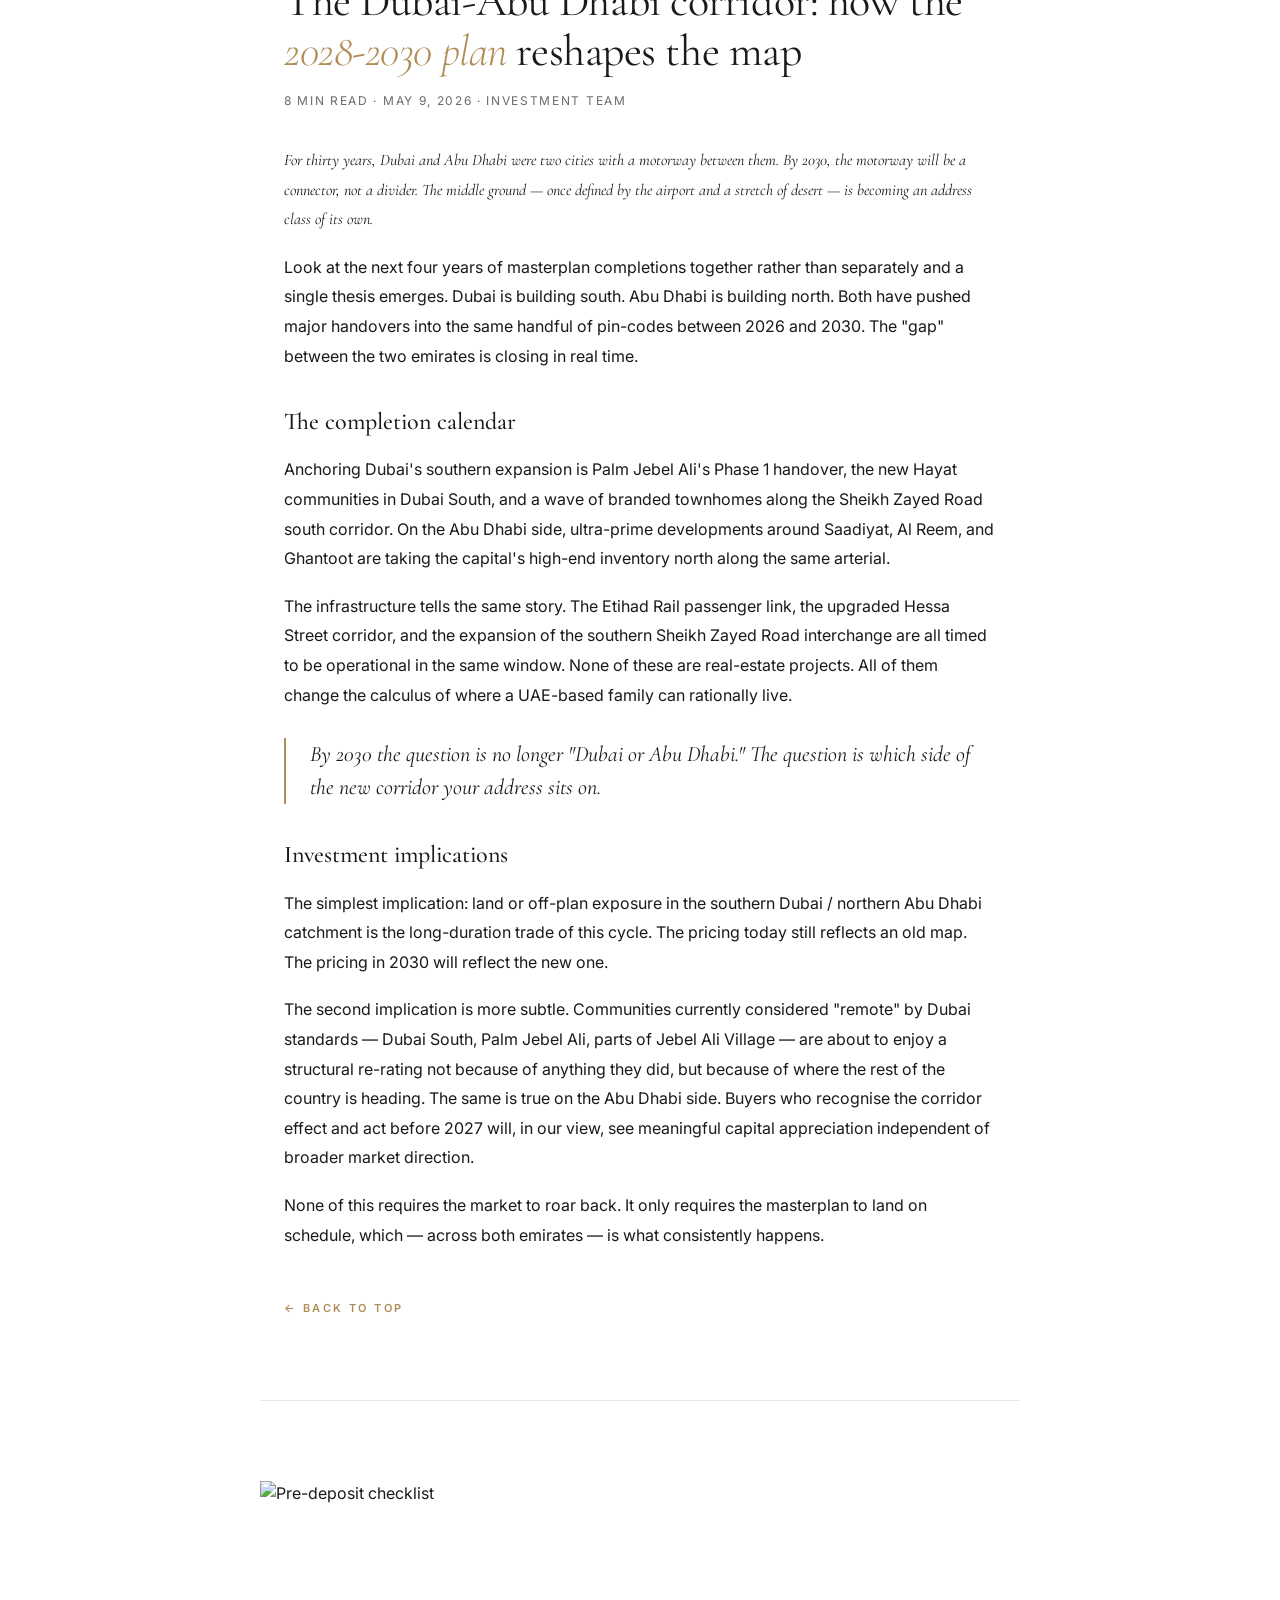
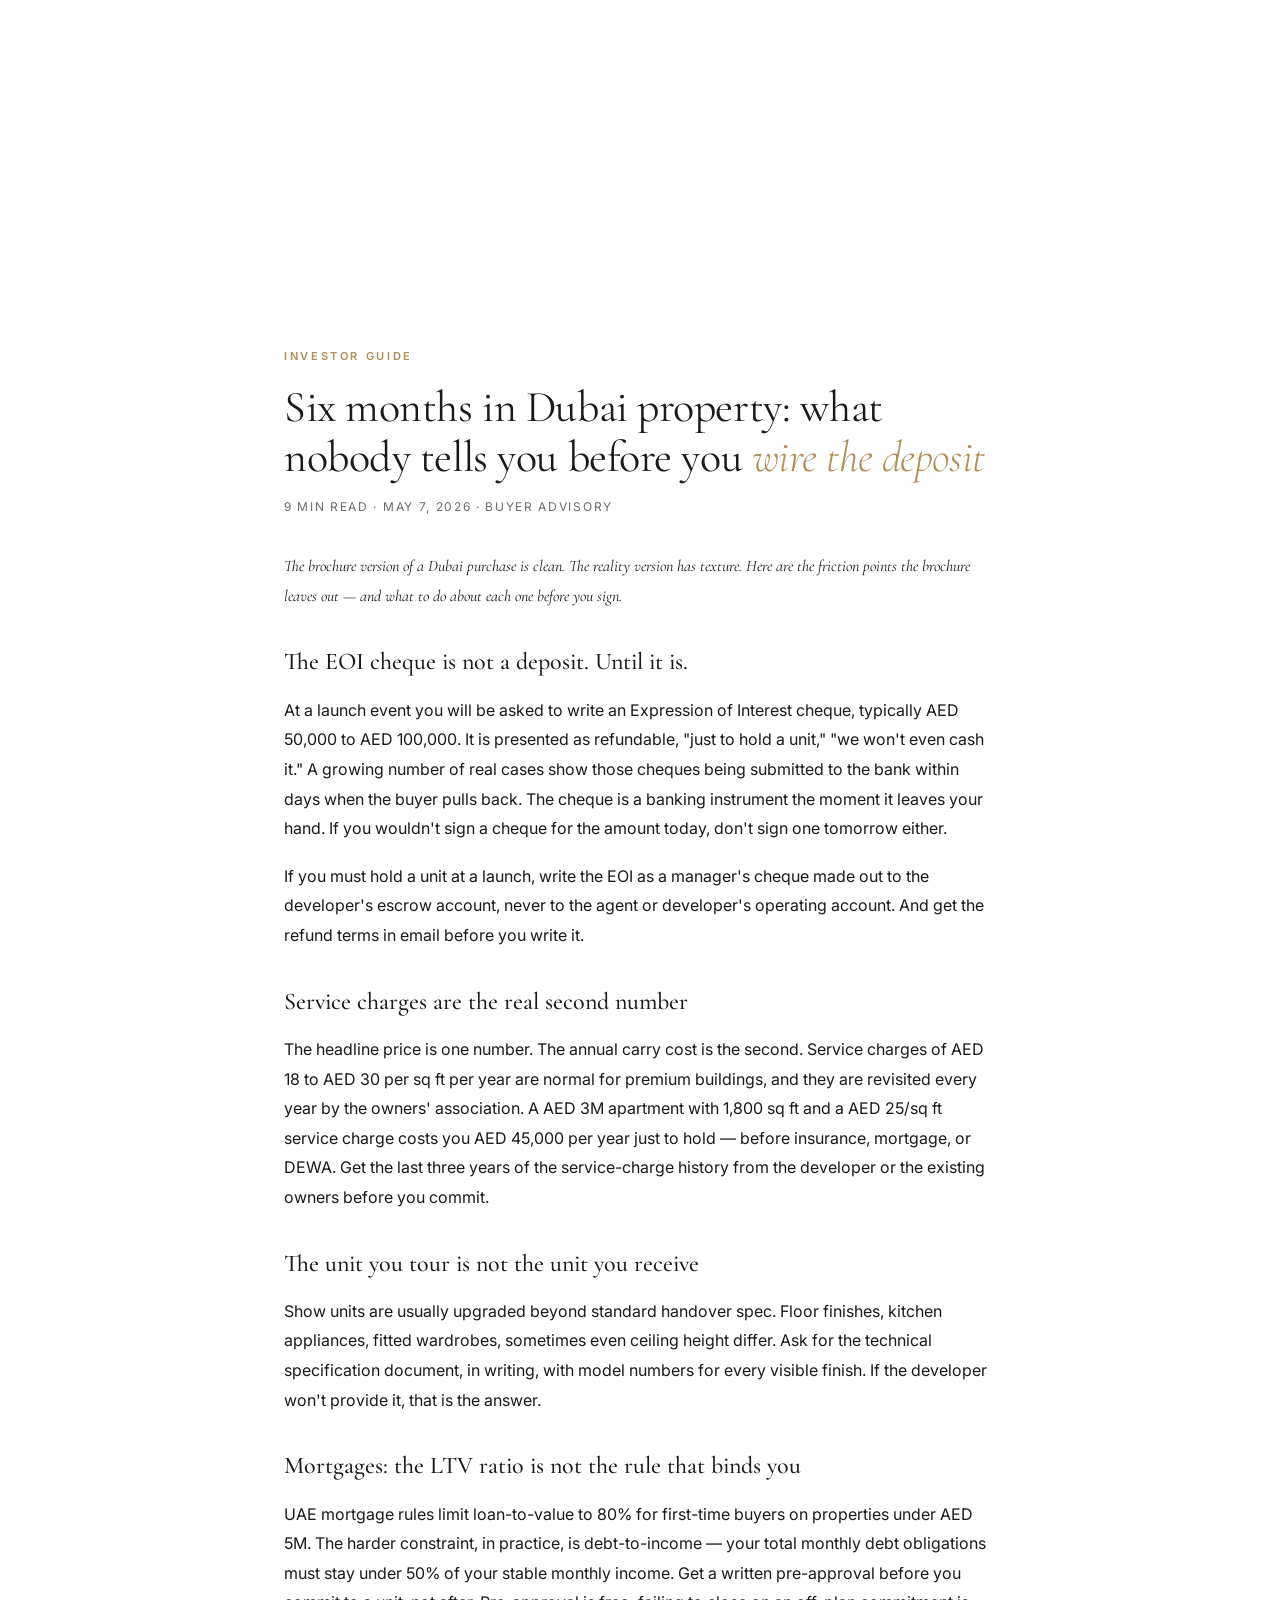
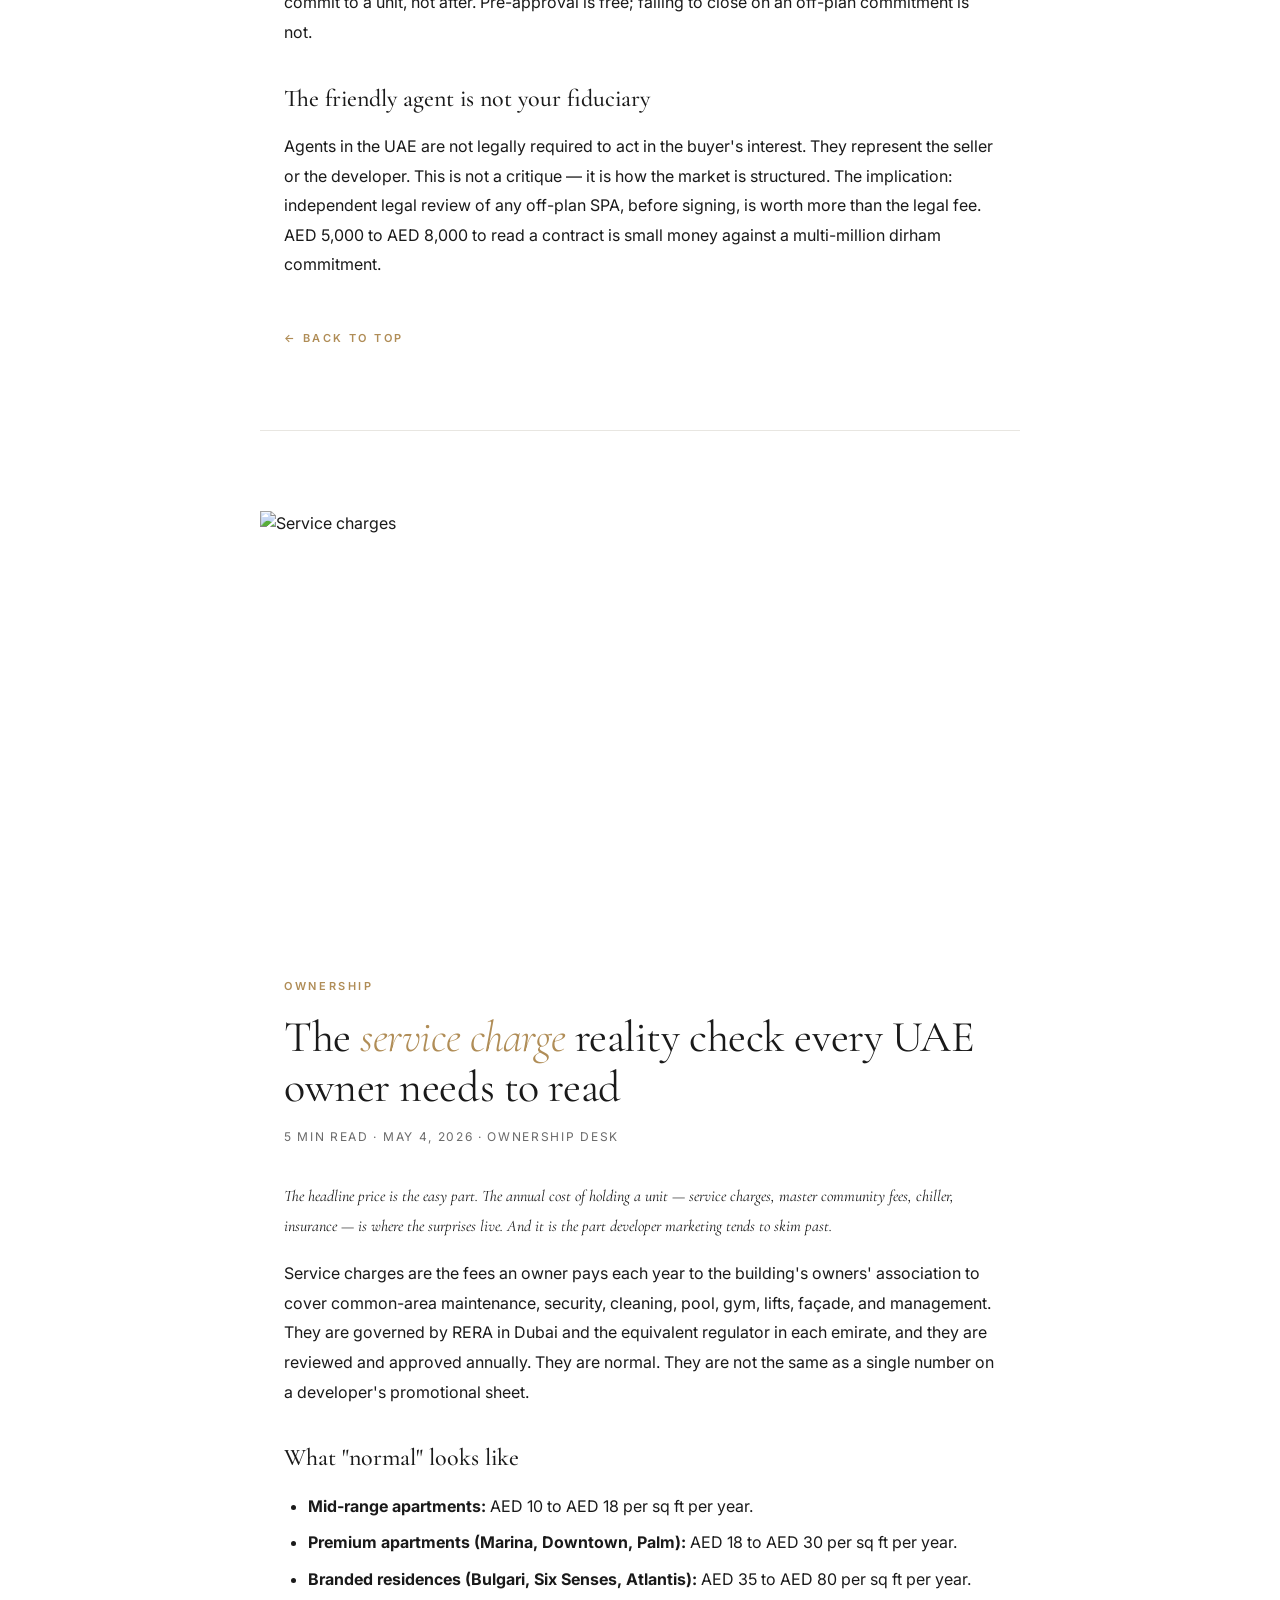
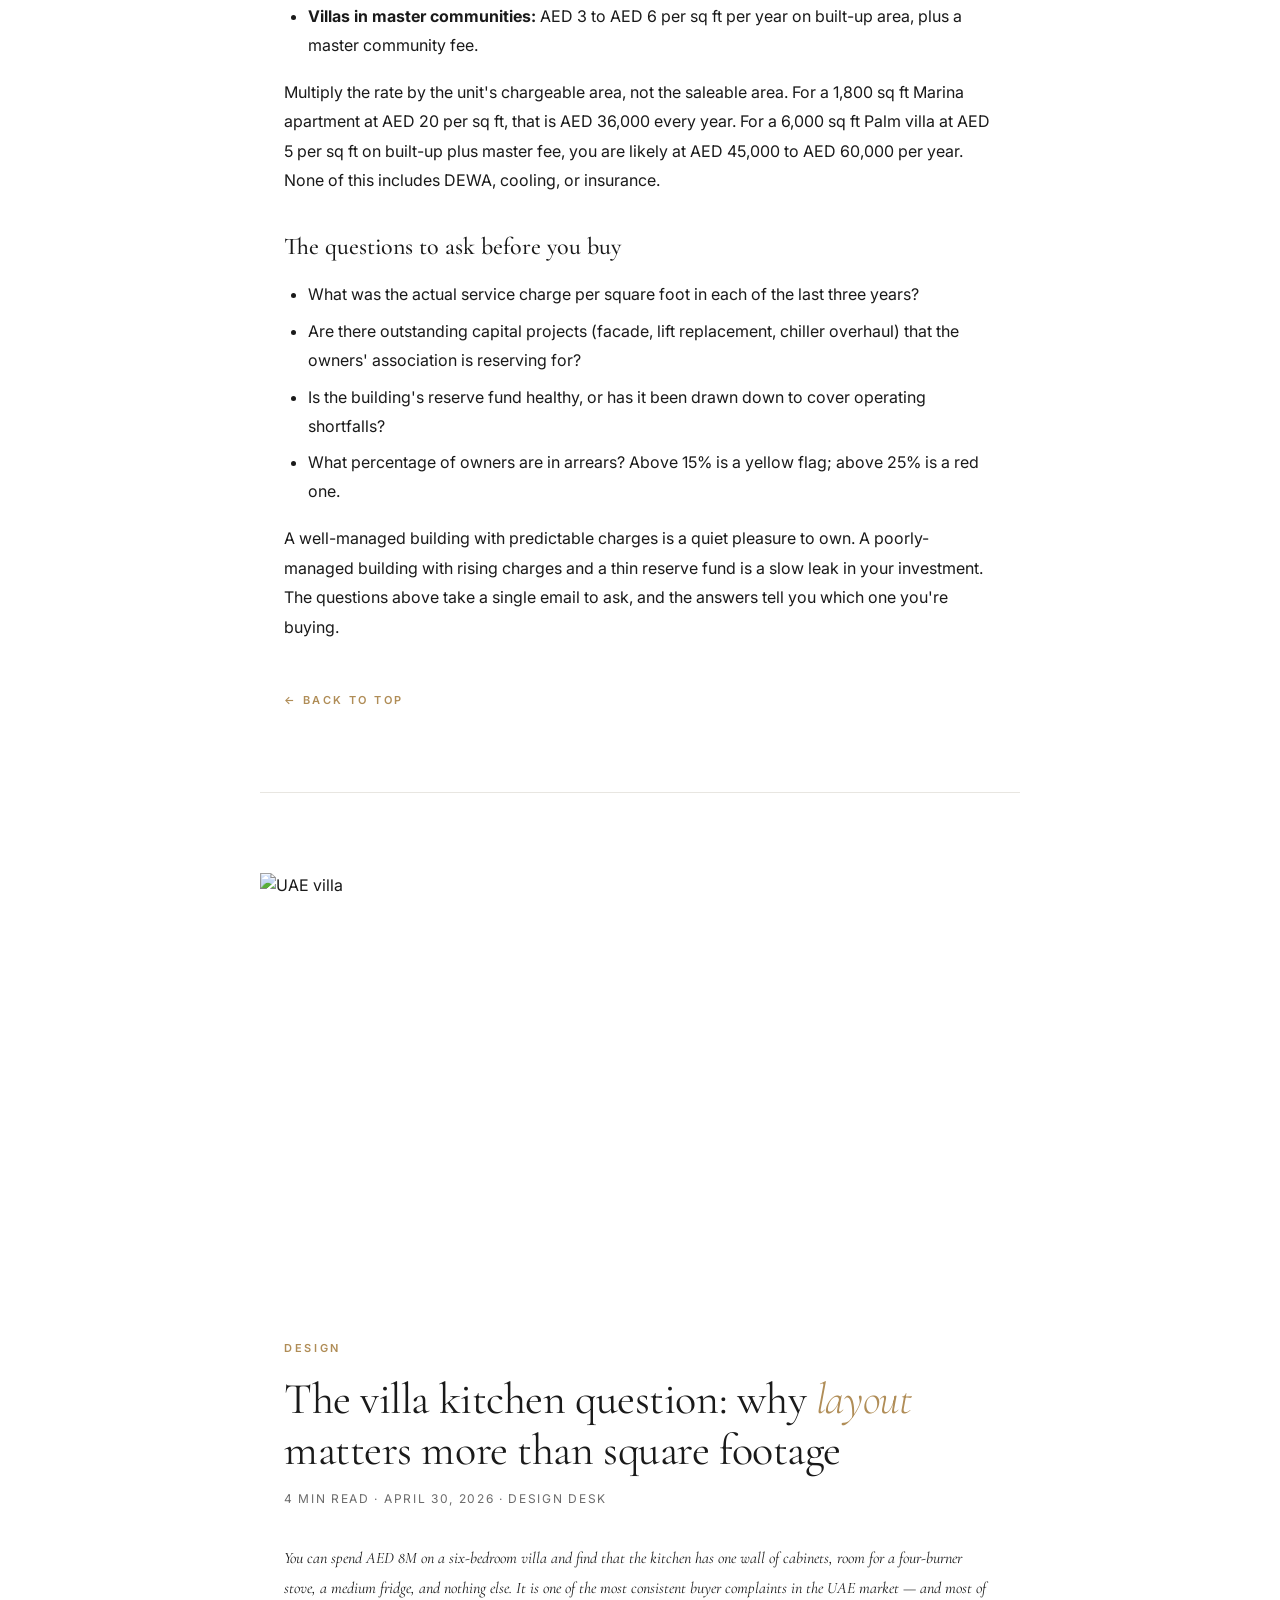
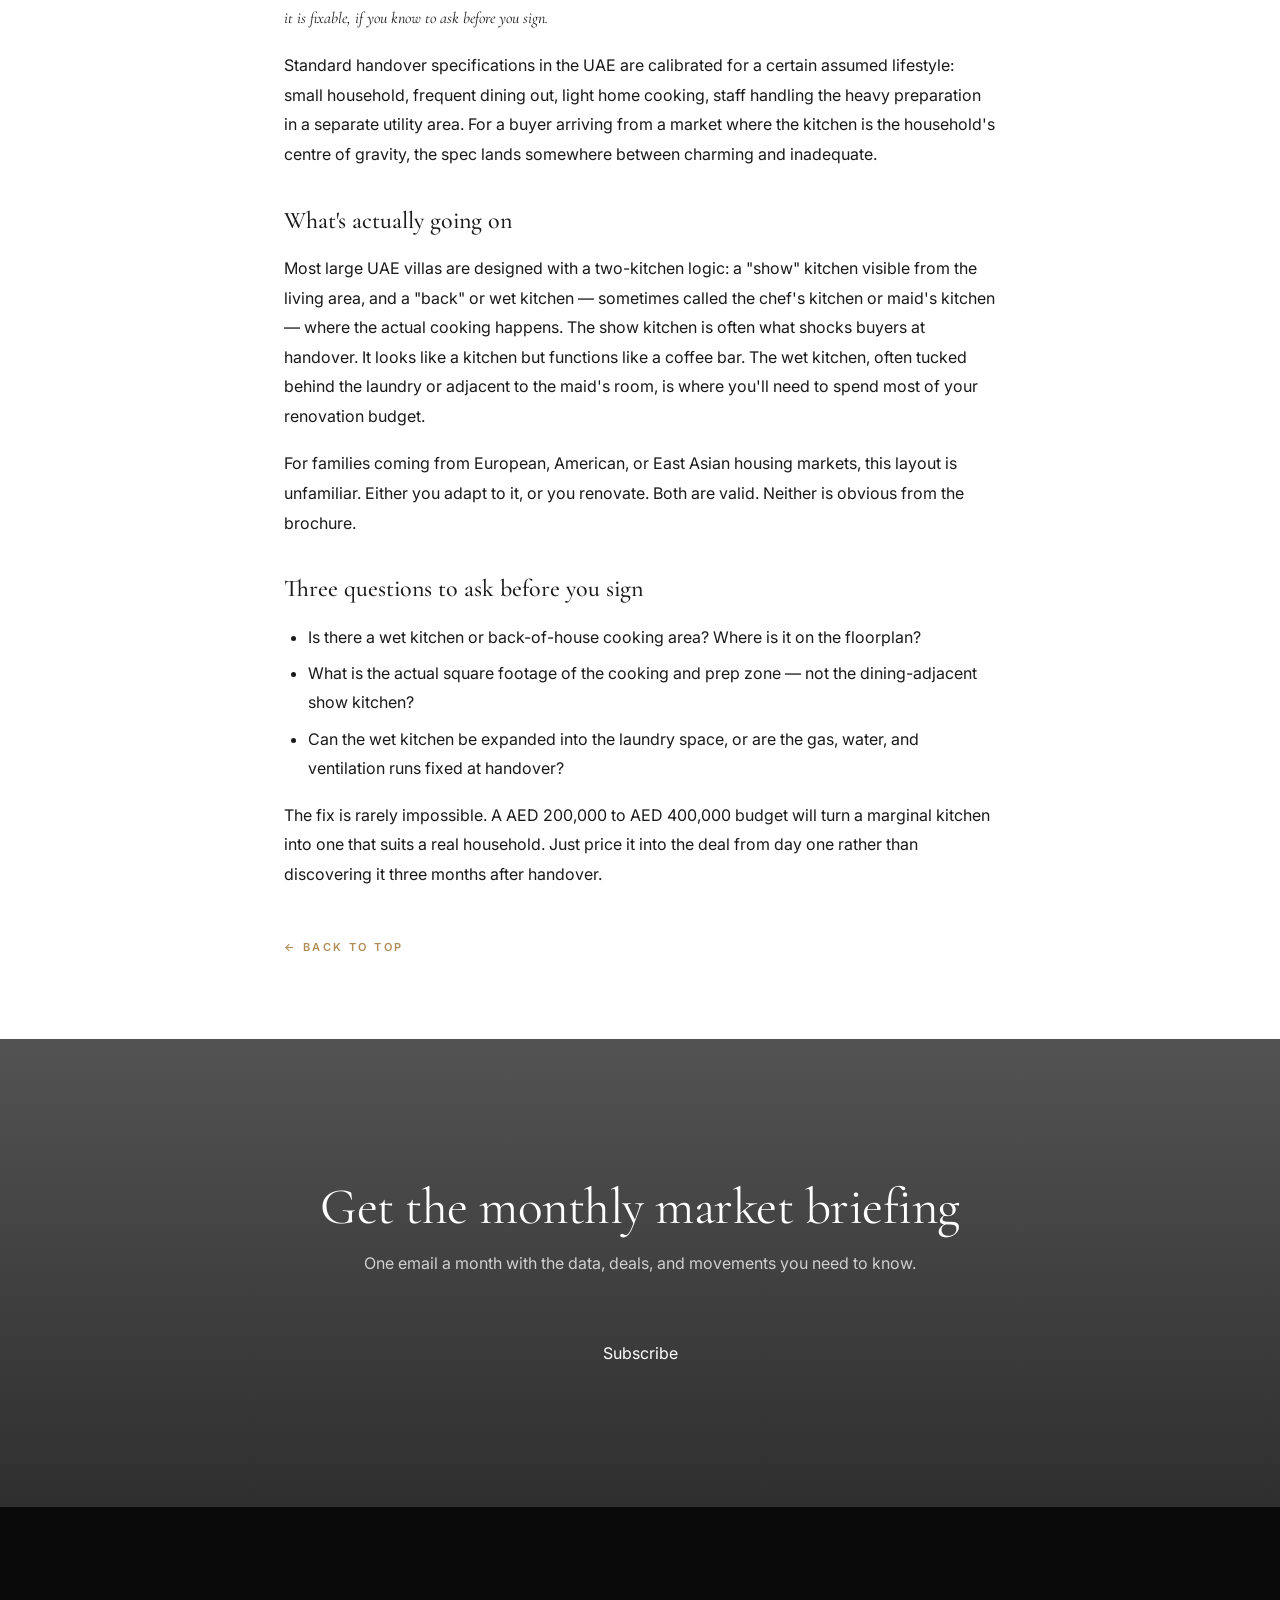
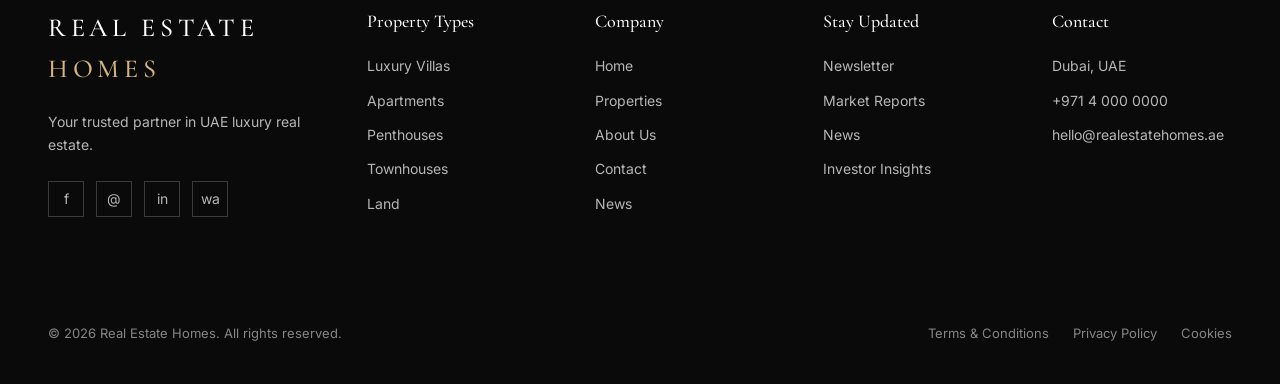
==== commit 4f783f01: "Update news article content and styles" ====
--- a/news.html
+++ b/news.html
@@ -8,6 +8,59 @@
 <link rel="preconnect" href="https://fonts.gstatic.com" crossorigin>
 <link href="https://fonts.googleapis.com/css2?family=Cormorant+Garamond:wght@300;400;500;600;700&family=Inter:wght@300;400;500;600;700&display=swap" rel="stylesheet">
 <link rel="stylesheet" href="/styles.css">
+<style>
+  .post {
+    max-width: 760px; margin: 0 auto; padding: 80px 24px;
+    border-top: 1px solid var(--line);
+  }
+  .post:first-of-type { border-top: none; }
+  .post-tag {
+    font-size: 11px; letter-spacing: 0.24em; text-transform: uppercase;
+    color: var(--gold); margin-bottom: 16px; font-weight: 600;
+  }
+  .post h2 {
+    font-family: 'Cormorant Garamond', serif;
+    font-size: clamp(32px, 4vw, 44px); font-weight: 400;
+    line-height: 1.15; letter-spacing: -0.01em;
+    margin-bottom: 14px;
+  }
+  .post h2 em { font-style: italic; color: var(--gold); font-weight: 300; }
+  .post-meta {
+    font-size: 12px; letter-spacing: 0.14em; text-transform: uppercase;
+    color: var(--muted); margin-bottom: 36px;
+  }
+  .post-lede {
+    font-family: 'Cormorant Garamond', serif;
+    font-size: 22px; line-height: 1.55; font-weight: 400;
+    color: var(--ink); margin-bottom: 28px;
+    font-style: italic;
+  }
+  .post p { color: var(--ink); font-size: 16px; line-height: 1.85; margin-bottom: 18px; }
+  .post h3 {
+    font-family: 'Cormorant Garamond', serif;
+    font-size: 24px; font-weight: 500; margin-top: 32px; margin-bottom: 14px;
+  }
+  .post ul { margin: 0 0 18px 24px; }
+  .post li { font-size: 16px; line-height: 1.8; margin-bottom: 8px; }
+  .post-pull {
+    border-left: 2px solid var(--gold);
+    padding-left: 24px; margin: 28px 0;
+    font-family: 'Cormorant Garamond', serif;
+    font-size: 22px; line-height: 1.5; color: var(--ink); font-style: italic;
+  }
+  .post-photo {
+    margin: 0 -24px 40px; aspect-ratio: 16/9; overflow: hidden;
+  }
+  .post-photo img { width: 100%; height: 100%; object-fit: cover; }
+  .post-back {
+    display: inline-block; margin-top: 32px;
+    font-size: 11px; letter-spacing: 0.22em; text-transform: uppercase;
+    color: var(--gold); font-weight: 600;
+  }
+  @media (max-width: 700px) {
+    .post-photo { margin-left: -24px; margin-right: -24px; }
+  }
+</style>
 </head>
 <body>
 
@@ -32,65 +85,244 @@
 <header class="page-head" style="--bg-img: url('https://images.unsplash.com/photo-1486406146926-c627a92ad1ab?w=2400&q=80');">
   <div class="crumb">Market Intelligence</div>
   <h1>News &amp; <em>insights</em></h1>
-  <p class="lead">Market reports, neighbourhood guides, and investor analysis — written by our research team.</p>
+  <p class="lead">Market reports, neighbourhood guides, and investor analysis — informed by what the UAE's most active real-estate communities are talking about right now.</p>
 </header>
 
 <div class="news-grid">
   <article class="article-card">
-    <a href="#">
-      <div class="article-img"><img src="https://images.unsplash.com/photo-1493809842364-78817add7ffb?w=900&q=80" alt="Dubai Market Report"></div>
+    <a href="#lease-outflow-q2-2026">
+      <div class="article-img"><img src="https://images.unsplash.com/photo-1493809842364-78817add7ffb?w=900&q=80" alt="Dubai lease market"></div>
       <div class="article-tag">Market Report</div>
-      <h3 class="article-title">Dubai Q1 2026: Why prime residential is up 19% year-on-year</h3>
-      <p class="article-excerpt">An in-depth look at why luxury inventory continues to defy global trends, with Palm Jumeirah leading the appreciation curve.</p>
-      <div class="article-meta">8 min read · May 6, 2026</div>
-    </a>
-  </article>
-  <article class="article-card">
-    <a href="#">
-      <div class="article-img"><img src="https://images.unsplash.com/photo-1542338347-4fff3276af78?w=900&q=80" alt="Off-Plan Guide"></div>
+      <h3 class="article-title">The Q2 2026 tenant outflow: why Dubai's lease market just turned</h3>
+      <p class="article-excerpt">New leases haven't kept pace with expirations since March. The net outflow now stands at 60,000+ contracts — a swing of nearly 80,000 from this time last year.</p>
+      <div class="article-meta">6 min read · May 14, 2026</div>
+    </a>
+  </article>
+  <article class="article-card">
+    <a href="#sales-slowdown">
+      <div class="article-img"><img src="https://images.unsplash.com/photo-1542338347-4fff3276af78?w=900&q=80" alt="Off-plan sales"></div>
+      <div class="article-tag">Market Analysis</div>
+      <h3 class="article-title">When the off-plan story cools: making sense of the sales slowdown</h3>
+      <p class="article-excerpt">Sales volume has compressed sharply. The "high yield" narrative that powered the last cycle is being tested — and disciplined buyers are quietly winning.</p>
+      <div class="article-meta">7 min read · May 12, 2026</div>
+    </a>
+  </article>
+  <article class="article-card">
+    <a href="#dubai-abu-dhabi-corridor">
+      <div class="article-img"><img src="https://images.unsplash.com/photo-1518684079-3c830dcef090?w=900&q=80" alt="UAE corridor"></div>
+      <div class="article-tag">Long-Term Outlook</div>
+      <h3 class="article-title">The Dubai-Abu Dhabi corridor: how the 2028-2030 plan reshapes the map</h3>
+      <p class="article-excerpt">Look at the masterplans together and the picture is obvious. Two emirates are quietly building toward each other — and the middle is about to become the most interesting address in the country.</p>
+      <div class="article-meta">8 min read · May 9, 2026</div>
+    </a>
+  </article>
+  <article class="article-card">
+    <a href="#pre-deposit-checklist">
+      <div class="article-img"><img src="https://images.unsplash.com/photo-1551776235-dde6d4829808?w=900&q=80" alt="Buyer checklist"></div>
       <div class="article-tag">Investor Guide</div>
-      <h3 class="article-title">The 2026 off-plan handbook: what to ask before you sign</h3>
-      <p class="article-excerpt">From escrow protections to handover dates — a complete walkthrough for international buyers considering Dubai's launch market.</p>
-      <div class="article-meta">12 min read · May 2, 2026</div>
-    </a>
-  </article>
-  <article class="article-card">
-    <a href="#">
-      <div class="article-img"><img src="https://images.unsplash.com/photo-1551776235-dde6d4829808?w=900&q=80" alt="Saadiyat Island"></div>
-      <div class="article-tag">Neighbourhood Guide</div>
-      <h3 class="article-title">Saadiyat Island has quietly become the UAE's most desirable address</h3>
-      <p class="article-excerpt">With the Guggenheim opening this year and beachfront villa supply tightening, the case for Saadiyat keeps strengthening.</p>
-      <div class="article-meta">6 min read · April 28, 2026</div>
-    </a>
-  </article>
-  <article class="article-card">
-    <a href="#">
-      <div class="article-img"><img src="https://images.unsplash.com/photo-1518684079-3c830dcef090?w=900&q=80" alt="Branded Residences"></div>
-      <div class="article-tag">Industry Trend</div>
-      <h3 class="article-title">Branded residences now command a 32% premium across Dubai</h3>
-      <p class="article-excerpt">Bulgari, Six Senses, Wynn — why hotel-managed homes are reshaping the top end of the UAE market.</p>
-      <div class="article-meta">9 min read · April 22, 2026</div>
-    </a>
-  </article>
-  <article class="article-card">
-    <a href="#">
-      <div class="article-img"><img src="https://images.unsplash.com/photo-1568605114967-8130f3a36994?w=900&q=80" alt="Golden Visa"></div>
-      <div class="article-tag">Regulation</div>
-      <h3 class="article-title">Golden Visa updates: what's changed for property investors in 2026</h3>
-      <p class="article-excerpt">The new AED 2M threshold, fractional ownership eligibility, and the dependents framework explained in plain English.</p>
-      <div class="article-meta">7 min read · April 18, 2026</div>
-    </a>
-  </article>
-  <article class="article-card">
-    <a href="#">
-      <div class="article-img"><img src="https://images.unsplash.com/photo-1582407947304-fd86f028f716?w=900&q=80" alt="Ras Al Khaimah"></div>
-      <div class="article-tag">Emerging Market</div>
-      <h3 class="article-title">Ras Al Khaimah is the next decade's Dubai. Here's the data.</h3>
-      <p class="article-excerpt">Tourism numbers, infrastructure spend, and the Wynn integrated resort — RAK's transformation is just beginning.</p>
-      <div class="article-meta">10 min read · April 11, 2026</div>
+      <h3 class="article-title">Six months in Dubai property: what nobody tells you before you wire the deposit</h3>
+      <p class="article-excerpt">EOI cheques cashed against your wishes. Service charges twice what the agent quoted. Floorplans that don't match the unit. A field-tested checklist for international buyers.</p>
+      <div class="article-meta">9 min read · May 7, 2026</div>
+    </a>
+  </article>
+  <article class="article-card">
+    <a href="#service-charges">
+      <div class="article-img"><img src="https://images.unsplash.com/photo-1582407947304-fd86f028f716?w=900&q=80" alt="Service charges"></div>
+      <div class="article-tag">Ownership</div>
+      <h3 class="article-title">The service charge reality check every UAE owner needs to read</h3>
+      <p class="article-excerpt">The headline price is the easy part. The annual cost of holding a unit is where surprises live — and where developer brochures tend to go quiet.</p>
+      <div class="article-meta">5 min read · May 4, 2026</div>
+    </a>
+  </article>
+  <article class="article-card">
+    <a href="#villa-kitchens">
+      <div class="article-img"><img src="https://images.unsplash.com/photo-1568605114967-8130f3a36994?w=900&q=80" alt="UAE villa"></div>
+      <div class="article-tag">Design</div>
+      <h3 class="article-title">The villa kitchen question: why layout matters more than square footage</h3>
+      <p class="article-excerpt">You can spend AED 8M on a six-bedroom villa and still end up with a kitchen that was clearly designed by someone who has never cooked for a family of five.</p>
+      <div class="article-meta">4 min read · April 30, 2026</div>
     </a>
   </article>
 </div>
+
+<!-- ============ FULL ARTICLES ============ -->
+
+<article class="post" id="lease-outflow-q2-2026">
+  <div class="post-photo"><img src="https://images.unsplash.com/photo-1493809842364-78817add7ffb?w=1600&q=80" alt="Dubai lease market"></div>
+  <div class="post-tag">Market Report</div>
+  <h2>The Q2 2026 tenant outflow: why Dubai's <em>lease market</em> just turned</h2>
+  <div class="post-meta">6 min read · May 14, 2026 · Research Desk</div>
+
+  <p class="post-lede">In the ten weeks between March 1 and May 4, more leases expired in Dubai than were newly executed. The net outflow now sits north of sixty thousand contracts — a number the city hasn't seen in this direction since late 2023.</p>
+
+  <p>For most of the last cycle, Dubai's residential market was carried by a single arithmetic: more people arriving than leaving. New visa categories, an end to remote-work uncertainty, and a steady inflow of professionals from Russia, Europe, and India kept the lease-to-expiry ratio firmly positive. Twelve months ago, in the same March-to-May window, Dubai registered a net surplus of nearly twenty thousand contracts. This year, that ratio has inverted — and the surplus has flipped to a deficit nearly four times larger.</p>
+
+  <h3>What the numbers actually say</h3>
+
+  <p>The headline figure — a forty percent contraction in cumulative lease volume since February — sounds catastrophic in isolation. Read in context, it is more nuanced. Volume contractions of this scale almost always coincide with handover waves, when fresh inventory adjusts rents across whole communities and existing tenants either renegotiate or move. The current pullback overlaps with one of the largest delivery quarters Dubai has scheduled since 2018.</p>
+
+  <p>The signal worth tracking is not the volume itself but the direction. When expirations outpace renewals, asking rents soften within ninety to one hundred and twenty days. Communities with significant 2026 handover exposure — JVC, Dubai South, parts of Business Bay — are the first to feel it. Established locations with constrained supply tend to lag the move by a quarter or two.</p>
+
+  <div class="post-pull">For end-users buying now, this is the most negotiable market we've seen in three years. For investors holding rental units, the next two quarters will reward those who price for occupancy rather than yield.</div>
+
+  <h3>What we're advising clients</h3>
+
+  <p>Owners with units coming up for renewal should not anchor to last year's number. The realistic strategy is a small renewal discount in exchange for a longer commitment — a six percent reduction on a two-year contract beats an empty unit for three months. Cash flow matters more than the headline.</p>
+
+  <p>Buyers with cash on hand should treat the next two quarters as a window. Sellers carrying multiple units, particularly those with mortgages priced at last year's rate environment, are increasingly motivated. We've seen genuine discounts of eight to twelve percent on units listed for over ninety days — discounts that did not exist this time last year.</p>
+  <a href="#" class="post-back">← Back to top</a>
+</article>
+
+<article class="post" id="sales-slowdown">
+  <div class="post-photo"><img src="https://images.unsplash.com/photo-1542338347-4fff3276af78?w=1600&q=80" alt="Off-plan sales"></div>
+  <div class="post-tag">Market Analysis</div>
+  <h2>When the off-plan story cools: making sense of the <em>sales slowdown</em></h2>
+  <div class="post-meta">7 min read · May 12, 2026 · Investment Team</div>
+
+  <p class="post-lede">For two years the off-plan pitch was simple — eight to twelve percent net yield, capital growth on top, payment plans that did half the financing for you. The pitch is being stress-tested. Disciplined buyers are quietly winning.</p>
+
+  <p>Sales volume has compressed sharply across the major launch districts. The "high rental yield" narrative that powered launches through 2024 and most of 2025 was always conditional on three things holding up at once: short-term occupancy, tourist arrivals, and corporate relocation flow. All three softened in the same quarter. The result is a market that is still functioning but no longer flattering every project equally.</p>
+
+  <h3>Why "guaranteed yield" claims need a second read</h3>
+
+  <p>When a developer commits to a guaranteed return for the first one to three years of ownership, the commitment is real — but the funding is not magic. It is paid out of margin baked into the purchase price. A unit sold at AED 2.4M with a three-year, 8% guaranteed yield has roughly AED 576,000 of forward rental commitment built in. If actual rents during that period sit closer to 5%, the developer absorbs the gap. If multiple developers face that scenario at the same time, the market starts asking which projects can carry the commitment all the way through to year three.</p>
+
+  <p>None of this is hypothetical. The Dubai market is heavily state-supported, and significant stress would be addressed at the system level before it became visible at the individual project. But the rational position for a buyer is to treat assured-yield headlines as a starting question, not a closing argument.</p>
+
+  <h3>The questions to ask before signing</h3>
+
+  <ul>
+    <li>What is the actual annualised rent for comparable units in the same community right now — not the forecast?</li>
+    <li>How is the guaranteed yield being funded? Is it contractual or marketing language?</li>
+    <li>What is the developer's recent delivery record on similar projects — on time, on spec?</li>
+    <li>If the assured-yield period ends and the market rent is lower, what is your hold strategy?</li>
+  </ul>
+
+  <p>The market is not broken. It is reverting to a more normal relationship between price, rent, and risk. Buyers who go in with their eyes open will be very well rewarded over the next cycle. Buyers who don't will discover that "guaranteed" is a contractual word, not an economic one.</p>
+  <a href="#" class="post-back">← Back to top</a>
+</article>
+
+<article class="post" id="dubai-abu-dhabi-corridor">
+  <div class="post-photo"><img src="https://images.unsplash.com/photo-1518684079-3c830dcef090?w=1600&q=80" alt="UAE corridor"></div>
+  <div class="post-tag">Long-Term Outlook</div>
+  <h2>The Dubai-Abu Dhabi corridor: how the <em>2028-2030 plan</em> reshapes the map</h2>
+  <div class="post-meta">8 min read · May 9, 2026 · Investment Team</div>
+
+  <p class="post-lede">For thirty years, Dubai and Abu Dhabi were two cities with a motorway between them. By 2030, the motorway will be a connector, not a divider. The middle ground — once defined by the airport and a stretch of desert — is becoming an address class of its own.</p>
+
+  <p>Look at the next four years of masterplan completions together rather than separately and a single thesis emerges. Dubai is building south. Abu Dhabi is building north. Both have pushed major handovers into the same handful of pin-codes between 2026 and 2030. The "gap" between the two emirates is closing in real time.</p>
+
+  <h3>The completion calendar</h3>
+
+  <p>Anchoring Dubai's southern expansion is Palm Jebel Ali's Phase 1 handover, the new Hayat communities in Dubai South, and a wave of branded townhomes along the Sheikh Zayed Road south corridor. On the Abu Dhabi side, ultra-prime developments around Saadiyat, Al Reem, and Ghantoot are taking the capital's high-end inventory north along the same arterial.</p>
+
+  <p>The infrastructure tells the same story. The Etihad Rail passenger link, the upgraded Hessa Street corridor, and the expansion of the southern Sheikh Zayed Road interchange are all timed to be operational in the same window. None of these are real-estate projects. All of them change the calculus of where a UAE-based family can rationally live.</p>
+
+  <div class="post-pull">By 2030 the question is no longer "Dubai or Abu Dhabi." The question is which side of the new corridor your address sits on.</div>
+
+  <h3>Investment implications</h3>
+
+  <p>The simplest implication: land or off-plan exposure in the southern Dubai / northern Abu Dhabi catchment is the long-duration trade of this cycle. The pricing today still reflects an old map. The pricing in 2030 will reflect the new one.</p>
+
+  <p>The second implication is more subtle. Communities currently considered "remote" by Dubai standards — Dubai South, Palm Jebel Ali, parts of Jebel Ali Village — are about to enjoy a structural re-rating not because of anything they did, but because of where the rest of the country is heading. The same is true on the Abu Dhabi side. Buyers who recognise the corridor effect and act before 2027 will, in our view, see meaningful capital appreciation independent of broader market direction.</p>
+
+  <p>None of this requires the market to roar back. It only requires the masterplan to land on schedule, which — across both emirates — is what consistently happens.</p>
+  <a href="#" class="post-back">← Back to top</a>
+</article>
+
+<article class="post" id="pre-deposit-checklist">
+  <div class="post-photo"><img src="https://images.unsplash.com/photo-1551776235-dde6d4829808?w=1600&q=80" alt="Pre-deposit checklist"></div>
+  <div class="post-tag">Investor Guide</div>
+  <h2>Six months in Dubai property: what nobody tells you before you <em>wire the deposit</em></h2>
+  <div class="post-meta">9 min read · May 7, 2026 · Buyer Advisory</div>
+
+  <p class="post-lede">The brochure version of a Dubai purchase is clean. The reality version has texture. Here are the friction points the brochure leaves out — and what to do about each one before you sign.</p>
+
+  <h3>The EOI cheque is not a deposit. Until it is.</h3>
+
+  <p>At a launch event you will be asked to write an Expression of Interest cheque, typically AED 50,000 to AED 100,000. It is presented as refundable, "just to hold a unit," "we won't even cash it." A growing number of real cases show those cheques being submitted to the bank within days when the buyer pulls back. The cheque is a banking instrument the moment it leaves your hand. If you wouldn't sign a cheque for the amount today, don't sign one tomorrow either.</p>
+
+  <p>If you must hold a unit at a launch, write the EOI as a manager's cheque made out to the developer's escrow account, never to the agent or developer's operating account. And get the refund terms in email before you write it.</p>
+
+  <h3>Service charges are the real second number</h3>
+
+  <p>The headline price is one number. The annual carry cost is the second. Service charges of AED 18 to AED 30 per sq ft per year are normal for premium buildings, and they are revisited every year by the owners' association. A AED 3M apartment with 1,800 sq ft and a AED 25/sq ft service charge costs you AED 45,000 per year just to hold — before insurance, mortgage, or DEWA. Get the last three years of the service-charge history from the developer or the existing owners before you commit.</p>
+
+  <h3>The unit you tour is not the unit you receive</h3>
+
+  <p>Show units are usually upgraded beyond standard handover spec. Floor finishes, kitchen appliances, fitted wardrobes, sometimes even ceiling height differ. Ask for the technical specification document, in writing, with model numbers for every visible finish. If the developer won't provide it, that is the answer.</p>
+
+  <h3>Mortgages: the LTV ratio is not the rule that binds you</h3>
+
+  <p>UAE mortgage rules limit loan-to-value to 80% for first-time buyers on properties under AED 5M. The harder constraint, in practice, is debt-to-income — your total monthly debt obligations must stay under 50% of your stable monthly income. Get a written pre-approval before you commit to a unit, not after. Pre-approval is free; failing to close on an off-plan commitment is not.</p>
+
+  <h3>The friendly agent is not your fiduciary</h3>
+
+  <p>Agents in the UAE are not legally required to act in the buyer's interest. They represent the seller or the developer. This is not a critique — it is how the market is structured. The implication: independent legal review of any off-plan SPA, before signing, is worth more than the legal fee. AED 5,000 to AED 8,000 to read a contract is small money against a multi-million dirham commitment.</p>
+  <a href="#" class="post-back">← Back to top</a>
+</article>
+
+<article class="post" id="service-charges">
+  <div class="post-photo"><img src="https://images.unsplash.com/photo-1582407947304-fd86f028f716?w=1600&q=80" alt="Service charges"></div>
+  <div class="post-tag">Ownership</div>
+  <h2>The <em>service charge</em> reality check every UAE owner needs to read</h2>
+  <div class="post-meta">5 min read · May 4, 2026 · Ownership Desk</div>
+
+  <p class="post-lede">The headline price is the easy part. The annual cost of holding a unit — service charges, master community fees, chiller, insurance — is where the surprises live. And it is the part developer marketing tends to skim past.</p>
+
+  <p>Service charges are the fees an owner pays each year to the building's owners' association to cover common-area maintenance, security, cleaning, pool, gym, lifts, façade, and management. They are governed by RERA in Dubai and the equivalent regulator in each emirate, and they are reviewed and approved annually. They are normal. They are not the same as a single number on a developer's promotional sheet.</p>
+
+  <h3>What "normal" looks like</h3>
+
+  <ul>
+    <li><strong>Mid-range apartments:</strong> AED 10 to AED 18 per sq ft per year.</li>
+    <li><strong>Premium apartments (Marina, Downtown, Palm):</strong> AED 18 to AED 30 per sq ft per year.</li>
+    <li><strong>Branded residences (Bulgari, Six Senses, Atlantis):</strong> AED 35 to AED 80 per sq ft per year.</li>
+    <li><strong>Villas in master communities:</strong> AED 3 to AED 6 per sq ft per year on built-up area, plus a master community fee.</li>
+  </ul>
+
+  <p>Multiply the rate by the unit's chargeable area, not the saleable area. For a 1,800 sq ft Marina apartment at AED 20 per sq ft, that is AED 36,000 every year. For a 6,000 sq ft Palm villa at AED 5 per sq ft on built-up plus master fee, you are likely at AED 45,000 to AED 60,000 per year. None of this includes DEWA, cooling, or insurance.</p>
+
+  <h3>The questions to ask before you buy</h3>
+
+  <ul>
+    <li>What was the actual service charge per square foot in each of the last three years?</li>
+    <li>Are there outstanding capital projects (facade, lift replacement, chiller overhaul) that the owners' association is reserving for?</li>
+    <li>Is the building's reserve fund healthy, or has it been drawn down to cover operating shortfalls?</li>
+    <li>What percentage of owners are in arrears? Above 15% is a yellow flag; above 25% is a red one.</li>
+  </ul>
+
+  <p>A well-managed building with predictable charges is a quiet pleasure to own. A poorly-managed building with rising charges and a thin reserve fund is a slow leak in your investment. The questions above take a single email to ask, and the answers tell you which one you're buying.</p>
+  <a href="#" class="post-back">← Back to top</a>
+</article>
+
+<article class="post" id="villa-kitchens">
+  <div class="post-photo"><img src="https://images.unsplash.com/photo-1568605114967-8130f3a36994?w=1600&q=80" alt="UAE villa"></div>
+  <div class="post-tag">Design</div>
+  <h2>The villa kitchen question: why <em>layout</em> matters more than square footage</h2>
+  <div class="post-meta">4 min read · April 30, 2026 · Design Desk</div>
+
+  <p class="post-lede">You can spend AED 8M on a six-bedroom villa and find that the kitchen has one wall of cabinets, room for a four-burner stove, a medium fridge, and nothing else. It is one of the most consistent buyer complaints in the UAE market — and most of it is fixable, if you know to ask before you sign.</p>
+
+  <p>Standard handover specifications in the UAE are calibrated for a certain assumed lifestyle: small household, frequent dining out, light home cooking, staff handling the heavy preparation in a separate utility area. For a buyer arriving from a market where the kitchen is the household's centre of gravity, the spec lands somewhere between charming and inadequate.</p>
+
+  <h3>What's actually going on</h3>
+
+  <p>Most large UAE villas are designed with a two-kitchen logic: a "show" kitchen visible from the living area, and a "back" or wet kitchen — sometimes called the chef's kitchen or maid's kitchen — where the actual cooking happens. The show kitchen is often what shocks buyers at handover. It looks like a kitchen but functions like a coffee bar. The wet kitchen, often tucked behind the laundry or adjacent to the maid's room, is where you'll need to spend most of your renovation budget.</p>
+
+  <p>For families coming from European, American, or East Asian housing markets, this layout is unfamiliar. Either you adapt to it, or you renovate. Both are valid. Neither is obvious from the brochure.</p>
+
+  <h3>Three questions to ask before you sign</h3>
+
+  <ul>
+    <li>Is there a wet kitchen or back-of-house cooking area? Where is it on the floorplan?</li>
+    <li>What is the actual square footage of the cooking and prep zone — not the dining-adjacent show kitchen?</li>
+    <li>Can the wet kitchen be expanded into the laundry space, or are the gas, water, and ventilation runs fixed at handover?</li>
+  </ul>
+
+  <p>The fix is rarely impossible. A AED 200,000 to AED 400,000 budget will turn a marginal kitchen into one that suits a real household. Just price it into the deal from day one rather than discovering it three months after handover.</p>
+  <a href="#" class="post-back">← Back to top</a>
+</article>
 
 <section class="cta">
   <div class="section-head">
@@ -98,7 +330,7 @@
     <p class="section-sub">One email a month with the data, deals, and movements you need to know.</p>
   </div>
   <div class="cta-buttons">
-    <a href="/contact.html" class="cta-btn cta-btn-primary">Subscribe</a>
+    <a href="/contact.html" class="cta-btn-cta-btn-primary">Subscribe</a>
   </div>
 </section>
 
